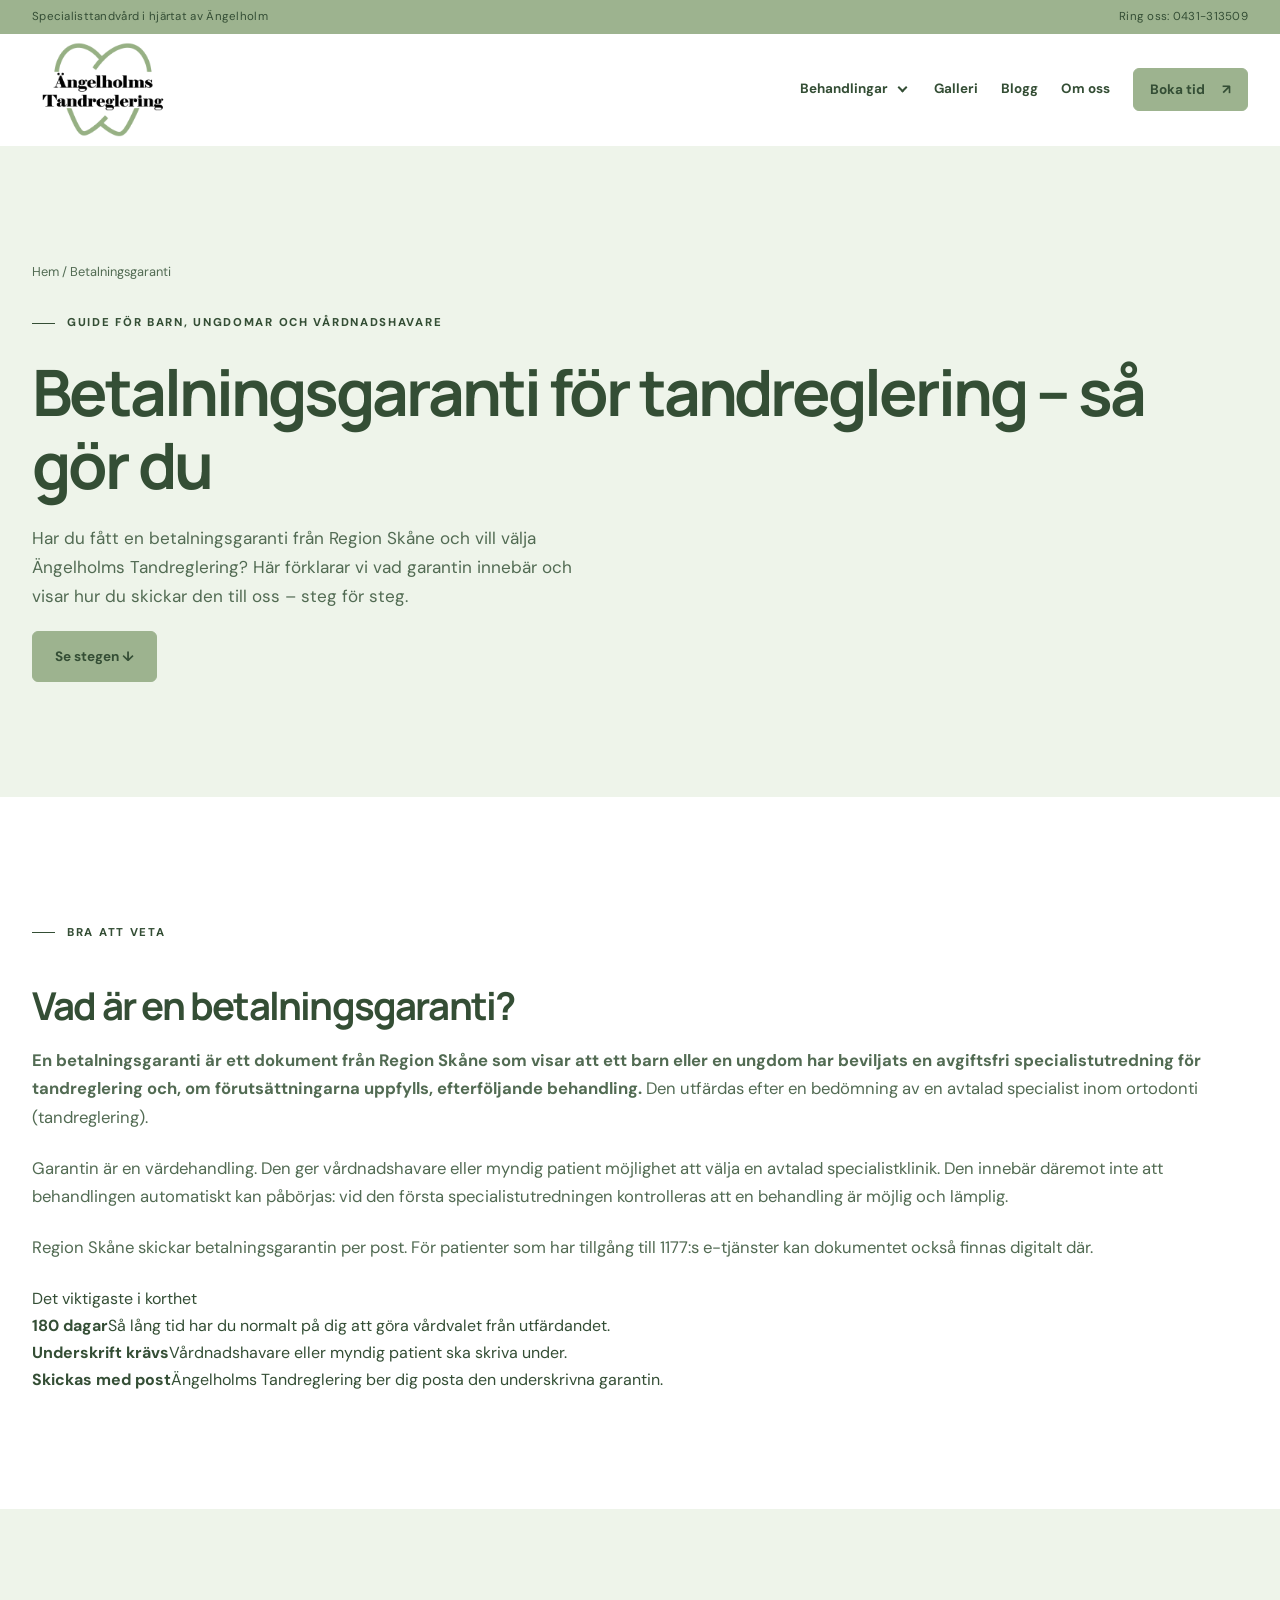
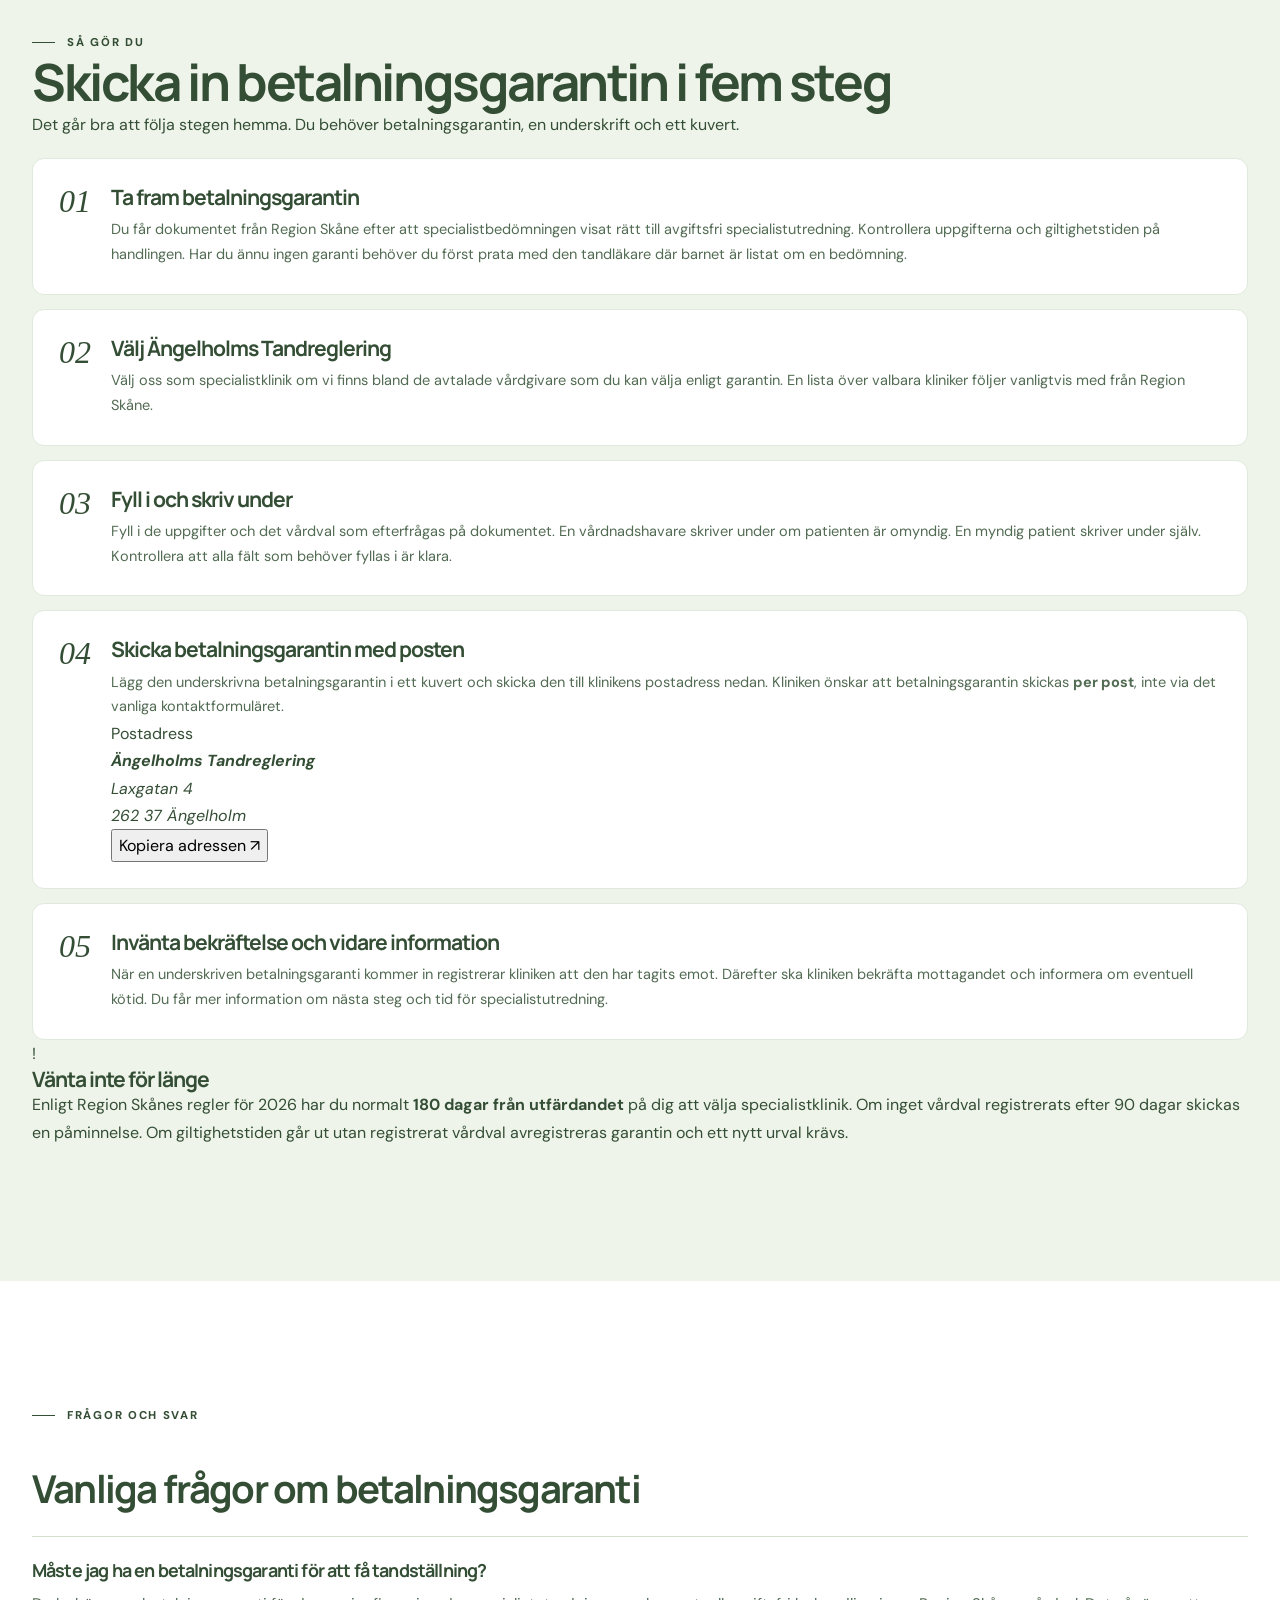
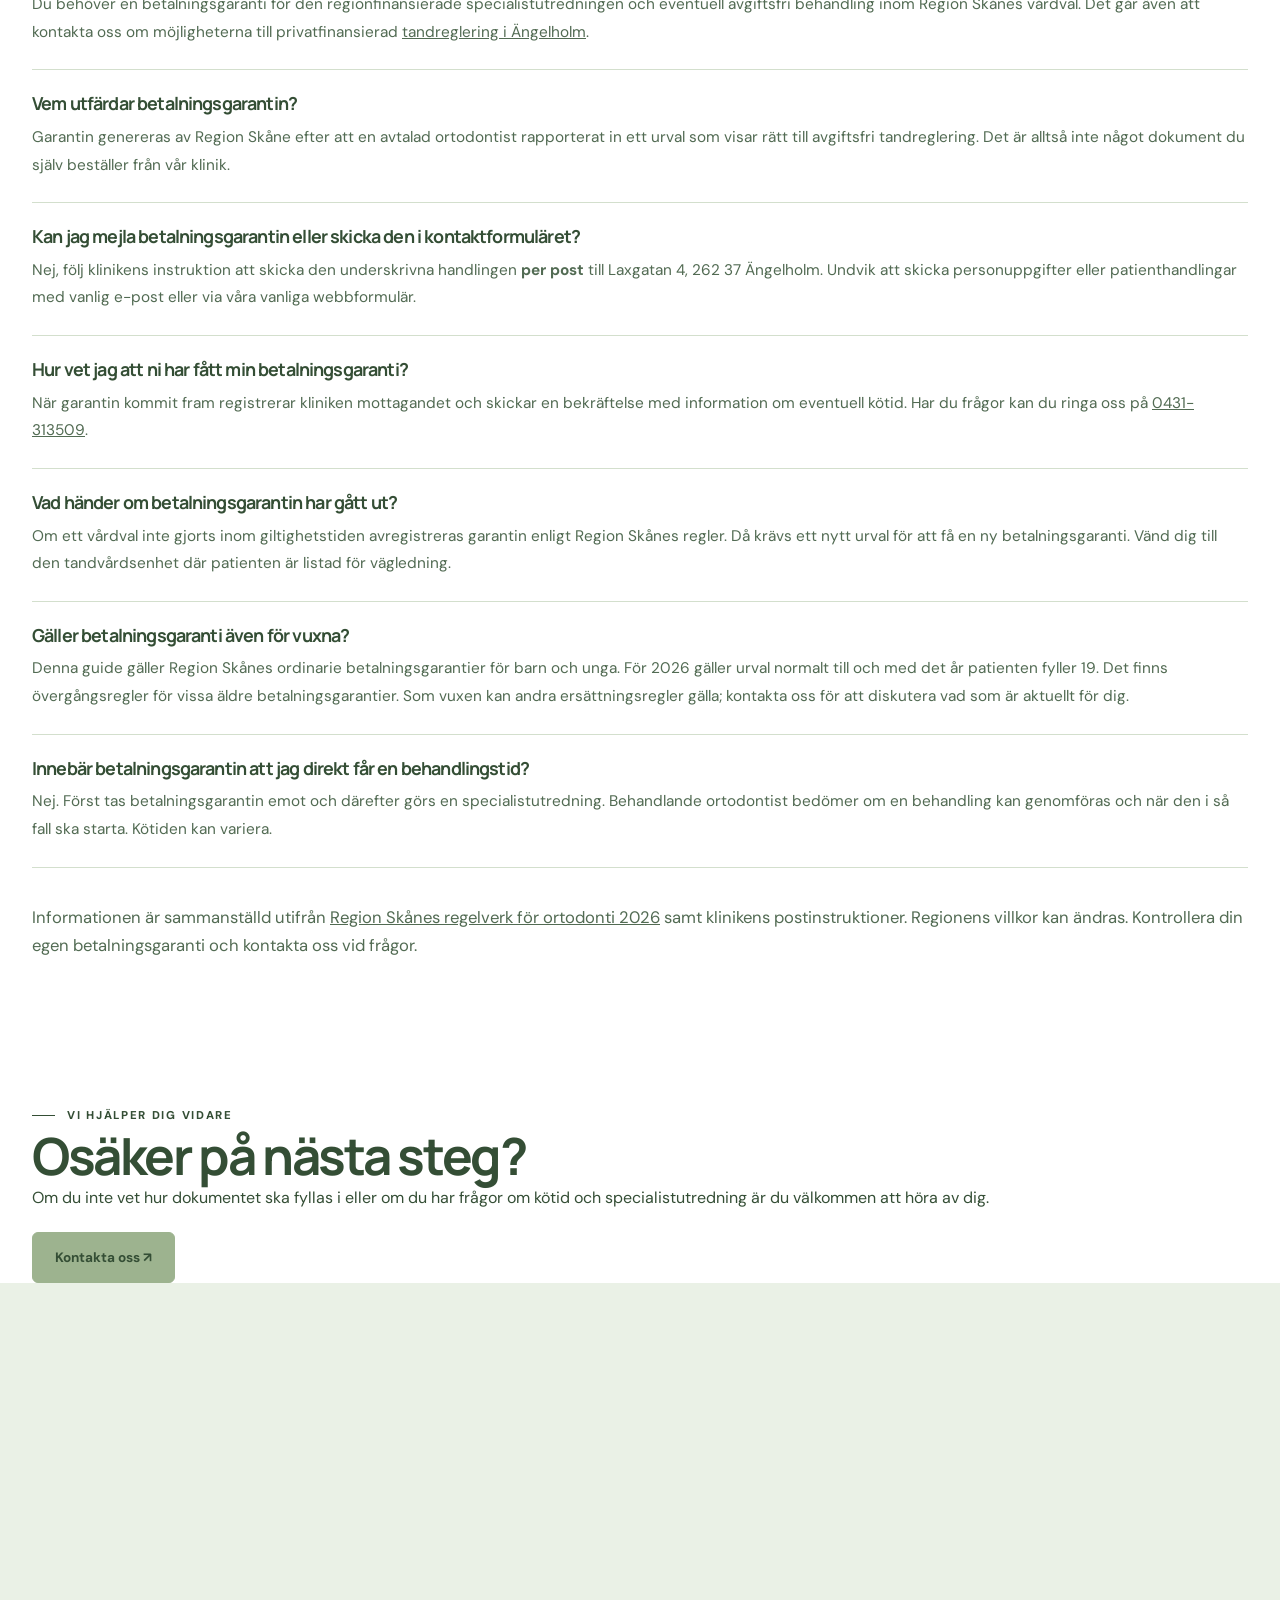
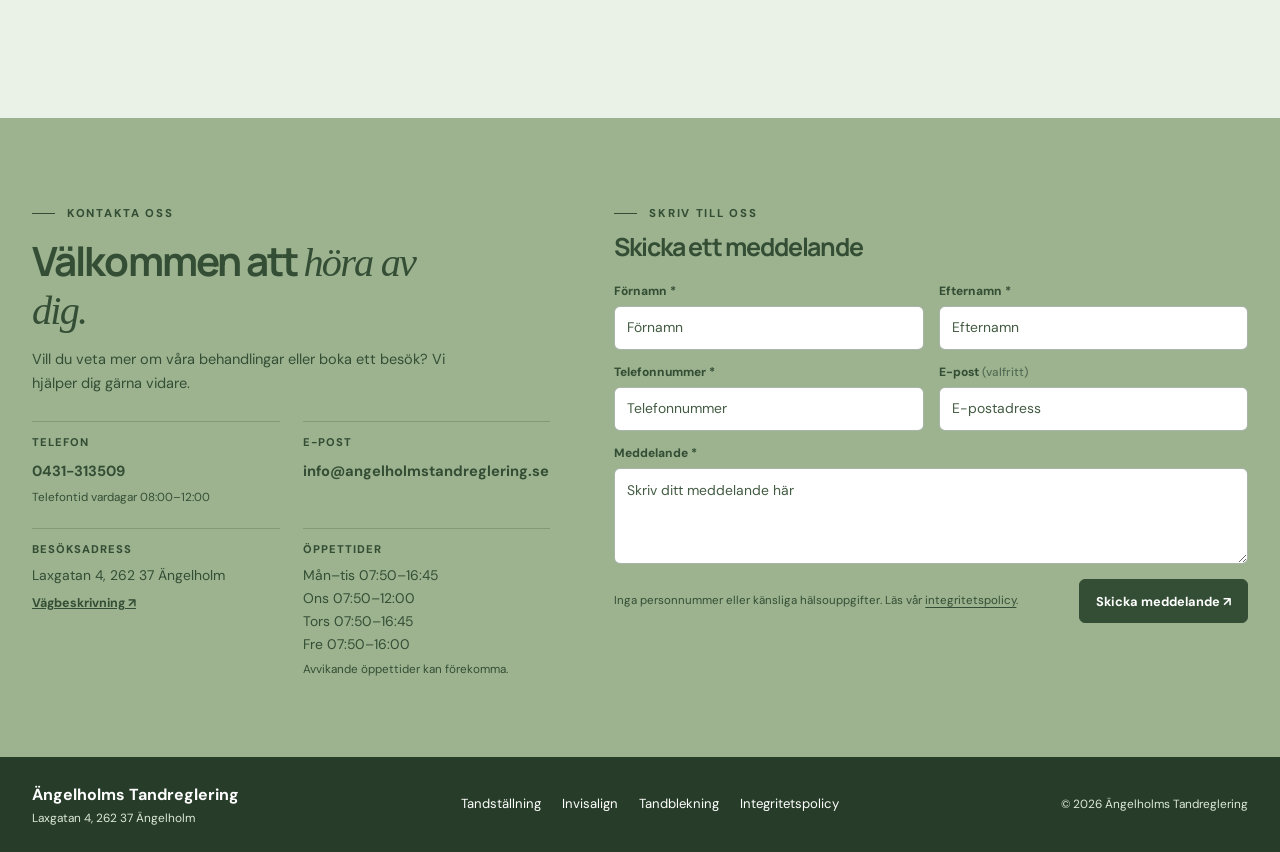
==== betalningsgaranti/index.html @ 0f8db521 "Skapa guide: betalningsgaranti för tandreglering i Ängelholm steg för steg" ====
<!doctype html><html lang="sv"><head><meta charset="utf-8"><meta name="viewport" content="width=device-width,initial-scale=1"><meta name="theme-color" content="#344E35"><meta name="robots" content="noindex,nofollow"><title>Betalningsgaranti tandreglering Ängelholm – Skicka in | Ängelholms Tandreglering</title><meta name="description" content="Så skickar du betalningsgaranti för tandreglering till Ängelholms Tandreglering. Steg för steg, postadress, underskrift, giltighetstid och vanliga frågor."><link rel="icon" href="../bilder/Tand.png" type="image/png"><link rel="stylesheet" href="../css/styles.css"><script src="../js/main.js" defer></script></head><body><a class="skip" href="#main">Hoppa till innehållet</a><div class="top-strip"><div class="container"><span>Specialisttandvård i hjärtat av Ängelholm</span><a href="tel:+46431313509">Ring oss: 0431-313509</a></div></div><header class="header"><div class="container head-inner"><a class="brand" href="../index.html" aria-label="Ängelholms Tandreglering, startsidan"><img class="" src="../bilder/Logga.png" alt="" width='55' height='55'></a><button class="menu-toggle" type="button" aria-label="Öppna menyn" aria-controls="navigation" aria-expanded="false"><span></span><span></span><span></span></button><nav id="navigation" class="nav" aria-label="Huvudmeny"><div class="nav-dropdown"><button class="nav-dropdown-trigger" type="button" aria-expanded="false" aria-controls="treatments-submenu" aria-haspopup="true">Behandlingar <span class="nav-chevron" aria-hidden="true"></span></button><div class="nav-submenu" id="treatments-submenu"><a href="../tandreglering/">Tandställning</a><a href="../invisalign/">Invisalign</a><a href="../tandblekning/">Tandblekning</a></div></div><a  href="../galleri/">Galleri</a><a  href="../blogg/">Blogg</a><a  href="../om-oss/">Om oss</a><a class="button small" href="../boka-tid/">Boka tid <span aria-hidden="true">↗</span></a></nav></div></header><main id="main">
<section class="page-hero guarantee-hero">
  <div class="container guarantee-hero-inner">
    <div class="crumbs"><a href="../index.html">Hem</a> / Betalningsgaranti</div>
    <span class="eyebrow">Guide för barn, ungdomar och vårdnadshavare</span>
    <h1>Betalningsgaranti för tandreglering – så gör du</h1>
    <p>Har du fått en betalningsgaranti från Region Skåne och vill välja Ängelholms Tandreglering? Här förklarar vi vad garantin innebär och visar hur du skickar den till oss – steg för steg.</p>
    <a class="button" href="#sa-skickar-du">Se stegen ↓</a>
  </div>
</section>
<section class="section guarantee-guide" aria-labelledby="guarantee-intro">
  <div class="container">
    <div class="guarantee-intro-grid">
      <div class="prose">
        <span class="eyebrow">Bra att veta</span>
        <h2 id="guarantee-intro">Vad är en betalningsgaranti?</h2>
        <p><strong>En betalningsgaranti är ett dokument från Region Skåne som visar att ett barn eller en ungdom har beviljats en avgiftsfri specialistutredning för tandreglering och, om förutsättningarna uppfylls, efterföljande behandling.</strong> Den utfärdas efter en bedömning av en avtalad specialist inom ortodonti (tandreglering).</p>
        <p>Garantin är en värdehandling. Den ger vårdnadshavare eller myndig patient möjlighet att välja en avtalad specialistklinik. Den innebär däremot inte att behandlingen automatiskt kan påbörjas: vid den första specialistutredningen kontrolleras att en behandling är möjlig och lämplig.</p>
        <p>Region Skåne skickar betalningsgarantin per post. För patienter som har tillgång till 1177:s e-tjänster kan dokumentet också finnas digitalt där.</p>
      </div>
      <aside class="guarantee-keyfacts" aria-label="Viktig information">
        <span class="guarantee-facts-heading">Det viktigaste i korthet</span>
        <div class="guarantee-fact"><strong>180 dagar</strong><span>Så lång tid har du normalt på dig att göra vårdvalet från utfärdandet.</span></div>
        <div class="guarantee-fact"><strong>Underskrift krävs</strong><span>Vårdnadshavare eller myndig patient ska skriva under.</span></div>
        <div class="guarantee-fact"><strong>Skickas med post</strong><span>Ängelholms Tandreglering ber dig posta den underskrivna garantin.</span></div>
      </aside>
    </div>
  </div>
</section>
<section class="section pale guarantee-howto" id="sa-skickar-du" aria-labelledby="guarantee-howto-heading">
  <div class="container guarantee-narrow">
    <span class="eyebrow">Så gör du</span>
    <h2 id="guarantee-howto-heading">Skicka in betalningsgarantin i fem steg</h2>
    <p class="guarantee-section-lead">Det går bra att följa stegen hemma. Du behöver betalningsgarantin, en underskrift och ett kuvert.</p>
    <div class="steps guarantee-steps">
      <div class="step"><span class="step-number">01</span><div><h3>Ta fram betalningsgarantin</h3><p>Du får dokumentet från Region Skåne efter att specialistbedömningen visat rätt till avgiftsfri specialistutredning. Kontrollera uppgifterna och giltighetstiden på handlingen. Har du ännu ingen garanti behöver du först prata med den tandläkare där barnet är listat om en bedömning.</p></div></div>
      <div class="step"><span class="step-number">02</span><div><h3>Välj Ängelholms Tandreglering</h3><p>Välj oss som specialistklinik om vi finns bland de avtalade vårdgivare som du kan välja enligt garantin. En lista över valbara kliniker följer vanligtvis med från Region Skåne.</p></div></div>
      <div class="step"><span class="step-number">03</span><div><h3>Fyll i och skriv under</h3><p>Fyll i de uppgifter och det vårdval som efterfrågas på dokumentet. En vårdnadshavare skriver under om patienten är omyndig. En myndig patient skriver under själv. Kontrollera att alla fält som behöver fyllas i är klara.</p></div></div>
      <div class="step"><span class="step-number">04</span><div><h3>Skicka betalningsgarantin med posten</h3><p>Lägg den underskrivna betalningsgarantin i ett kuvert och skicka den till klinikens postadress nedan. Kliniken önskar att betalningsgarantin skickas <strong>per post</strong>, inte via det vanliga kontaktformuläret.</p>
      <div class="guarantee-address"><span>Postadress</span><address><strong>Ängelholms Tandreglering</strong><br>Laxgatan 4<br>262 37 Ängelholm</address><button class="guarantee-copy-address" type="button" data-copy-guarantee-address aria-label="Kopiera postadressen">Kopiera adressen <span aria-hidden="true">↗</span></button><span class="sr-only" data-copy-status role="status" aria-live="polite"></span></div></div></div>
      <div class="step"><span class="step-number">05</span><div><h3>Invänta bekräftelse och vidare information</h3><p>När en underskriven betalningsgaranti kommer in registrerar kliniken att den har tagits emot. Därefter ska kliniken bekräfta mottagandet och informera om eventuell kötid. Du får mer information om nästa steg och tid för specialistutredning.</p></div></div>
    </div>
    <div class="guarantee-reminder"><span aria-hidden="true">!</span><div><h3>Vänta inte för länge</h3><p>Enligt Region Skånes regler för 2026 har du normalt <strong>180 dagar från utfärdandet</strong> på dig att välja specialistklinik. Om inget vårdval registrerats efter 90 dagar skickas en påminnelse. Om giltighetstiden går ut utan registrerat vårdval avregistreras garantin och ett nytt urval krävs.</p></div></div>
  </div>
</section>
<section class="section guarantee-questions" aria-labelledby="guarantee-faq-heading">
  <div class="container guarantee-narrow prose">
    <span class="eyebrow">Frågor och svar</span>
    <h2 id="guarantee-faq-heading">Vanliga frågor om betalningsgaranti</h2>
    <div class="orthodontics-faq">
      <div><h3>Måste jag ha en betalningsgaranti för att få tandställning?</h3><p>Du behöver en betalningsgaranti för den regionfinansierade specialistutredningen och eventuell avgiftsfri behandling inom Region Skånes vårdval. Det går även att kontakta oss om möjligheterna till privatfinansierad <a href="../tandreglering/">tandreglering i Ängelholm</a>.</p></div>
      <div><h3>Vem utfärdar betalningsgarantin?</h3><p>Garantin genereras av Region Skåne efter att en avtalad ortodontist rapporterat in ett urval som visar rätt till avgiftsfri tandreglering. Det är alltså inte något dokument du själv beställer från vår klinik.</p></div>
      <div><h3>Kan jag mejla betalningsgarantin eller skicka den i kontaktformuläret?</h3><p>Nej, följ klinikens instruktion att skicka den underskrivna handlingen <strong>per post</strong> till Laxgatan 4, 262 37 Ängelholm. Undvik att skicka personuppgifter eller patienthandlingar med vanlig e-post eller via våra vanliga webbformulär.</p></div>
      <div><h3>Hur vet jag att ni har fått min betalningsgaranti?</h3><p>När garantin kommit fram registrerar kliniken mottagandet och skickar en bekräftelse med information om eventuell kötid. Har du frågor kan du ringa oss på <a href="tel:+46431313509">0431-313509</a>.</p></div>
      <div><h3>Vad händer om betalningsgarantin har gått ut?</h3><p>Om ett vårdval inte gjorts inom giltighetstiden avregistreras garantin enligt Region Skånes regler. Då krävs ett nytt urval för att få en ny betalningsgaranti. Vänd dig till den tandvårdsenhet där patienten är listad för vägledning.</p></div>
      <div><h3>Gäller betalningsgaranti även för vuxna?</h3><p>Denna guide gäller Region Skånes ordinarie betalningsgarantier för barn och unga. För 2026 gäller urval normalt till och med det år patienten fyller 19. Det finns övergångsregler för vissa äldre betalningsgarantier. Som vuxen kan andra ersättningsregler gälla; kontakta oss för att diskutera vad som är aktuellt för dig.</p></div>
      <div><h3>Innebär betalningsgarantin att jag direkt får en behandlingstid?</h3><p>Nej. Först tas betalningsgarantin emot och därefter görs en specialistutredning. Behandlande ortodontist bedömer om en behandling kan genomföras och när den i så fall ska starta. Kötiden kan variera.</p></div>
    </div>
    <p class="guarantee-sources">Informationen är sammanställd utifrån <a href="https://vardgivare.skane.se/siteassets/1.-vardriktlinjer/tandvard/regelverk---fillistning/regelverk-ortodonti-2026.pdf" target="_blank" rel="noopener noreferrer">Region Skånes regelverk för ortodonti 2026</a> samt klinikens postinstruktioner. Regionens villkor kan ändras. Kontrollera din egen betalningsgaranti och kontakta oss vid frågor.</p>
  </div>
</section>
<section class="guarantee-last-cta"><div class="container guarantee-last-inner"><div><span class="eyebrow">Vi hjälper dig vidare</span><h2>Osäker på nästa steg?</h2><p>Om du inte vet hur dokumentet ska fyllas i eller om du har frågor om kötid och specialistutredning är du välkommen att höra av dig.</p></div><a class="button" href="../boka-tid/">Kontakta oss ↗</a></div></section>
</main><section class="location-section" aria-label="Hitta till Ängelholms Tandreglering"><iframe class="location-map" title="Karta: Ängelholms Tandreglering, Laxgatan 4 i Ängelholm" src="https://maps.google.com/maps?q=Laxgatan%204%2C%20262%2037%20%C3%84ngelholm&amp;z=16&amp;hl=sv&amp;output=embed" loading="lazy" referrerpolicy="strict-origin-when-cross-origin" allowfullscreen></iframe></section><footer class="footer" id="kontakt">
<div class="footer-main"><div class="container footer-layout">
<div class="footer-about">
  <span class="eyebrow on-dark">Kontakta oss</span>
  <h2>Välkommen att <em>höra av dig.</em></h2>
  <p class="footer-intro">Vill du veta mer om våra behandlingar eller boka ett besök? Vi hjälper dig gärna vidare.</p>
  <div class="footer-facts">
    <div class="footer-fact"><span>Telefon</span><a href="tel:+46431313509">0431-313509</a><small>Telefontid vardagar 08:00–12:00</small></div>
    <div class="footer-fact"><span>E-post</span><a href="mailto:info@angelholmstandreglering.se">info@angelholmstandreglering.se</a></div>
    <div class="footer-fact"><span>Besöksadress</span><p>Laxgatan 4, 262 37 Ängelholm</p><a class="footer-map-link" href="https://www.google.com/maps/search/?api=1&amp;query=Laxgatan+4+%C3%84ngelholm" target="_blank" rel="noopener noreferrer">Vägbeskrivning ↗</a></div>
    <div class="footer-fact"><span>Öppettider</span><p>Mån–tis 07:50–16:45<br>Ons 07:50–12:00<br>Tors 07:50–16:45<br>Fre 07:50–16:00</p><small>Avvikande öppettider kan förekomma.</small></div>
  </div>
</div>
<div class="footer-form-panel">
  <div class="footer-form-header"><span class="eyebrow">Skriv till oss</span><h3>Skicka ett meddelande</h3></div>
  <form class="contact-form" data-contact-form data-endpoint="" method="post">
    <div class="contact-form-grid">
      <div class="contact-field"><label for="contact-first">Förnamn *</label><input id="contact-first" name="firstName" autocomplete="given-name" maxlength="80" required placeholder="Förnamn"></div>
      <div class="contact-field"><label for="contact-last">Efternamn *</label><input id="contact-last" name="lastName" autocomplete="family-name" maxlength="80" required placeholder="Efternamn"></div>
      <div class="contact-field"><label for="contact-phone">Telefonnummer *</label><input id="contact-phone" name="phone" type="tel" autocomplete="tel" maxlength="40" required placeholder="Telefonnummer"></div>
      <div class="contact-field"><label for="contact-email">E-post <span>(valfritt)</span></label><input id="contact-email" name="email" type="email" autocomplete="email" maxlength="254" placeholder="E-postadress"></div>
      <div class="contact-field wide"><label for="contact-message">Meddelande *</label><textarea id="contact-message" name="message" rows="3" maxlength="2500" required placeholder="Skriv ditt meddelande här"></textarea></div>
      <div class="form-honeypot" aria-hidden="true"><label for="contact-website">Webbplats</label><input id="contact-website" type="text" name="website" tabindex="-1" autocomplete="off"></div>
    </div>
    <div class="contact-form-actions"><p>Inga personnummer eller känsliga hälsouppgifter. Läs vår <a href="../integritetspolicy/">integritetspolicy</a>.</p><button class="button" type="submit" disabled>Skicka meddelande ↗</button></div>
    <p class="form-status" data-form-status role="status" aria-live="polite"></p>
  </form>
</div>
</div></div>
<div class="footer-bottom"><div class="container footer-inner"><div class="brand-copy"><strong>Ängelholms Tandreglering</strong><small>Laxgatan 4, 262 37 Ängelholm</small></div><nav aria-label="Länkar i sidfoten"><a href="../tandreglering/">Tandställning</a><a href="../invisalign/">Invisalign</a><a href="../tandblekning/">Tandblekning</a><a href="../integritetspolicy/">Integritetspolicy</a></nav><small>© <span data-year>2026</span> Ängelholms Tandreglering</small></div></div>
</footer></body></html>
---- css/styles.css ----
@import url('https://fonts.googleapis.com/css2?family=DM+Sans:wght@400;500;600;700&family=Manrope:wght@400;500;600;700;800&display=swap');
:root{--ink:#344E35;--deep:#344E35;--sea:#344E35;--mist:#EFF4EC;--cream:#FFFFFF;--paper:#fff;--sand:#F7F9F6;--line:#DFE9DC;--quiet:#526B53;--gold:#9DB38F;--sage:#9DB38F;--radius:18px;--wide:1220px}
*,*::before,*::after{box-sizing:border-box}html{scroll-behavior:smooth;scroll-padding-top:92px}body{margin:0;color:var(--ink);background:var(--cream);font:16px/1.7 'DM Sans',Arial,sans-serif}img{max-width:100%;height:auto;display:block}button,input,textarea{font:inherit}button,a{-webkit-tap-highlight-color:transparent}a{color:inherit}h1,h2,h3,h4{font-family:Manrope,'DM Sans',sans-serif;line-height:1.15;letter-spacing:-.047em;margin:0}h1{font-size:clamp(3.1rem,6.3vw,6.3rem);font-weight:700}h2{font-size:clamp(2.15rem,4vw,4.3rem);font-weight:700}h3{font-size:clamp(1.18rem,1.65vw,1.55rem)}p{margin:0 0 1.25rem}em{font-family:Georgia,serif;font-style:italic;font-weight:400;letter-spacing:-.045em}ul{padding-left:1.2em}.container{width:min(var(--wide),calc(100% - 64px));margin:auto}.sr-only{position:absolute;width:1px;height:1px;clip-path:inset(50%);overflow:hidden;white-space:nowrap}.skip{position:absolute;z-index:100;top:-100px;left:16px;background:white;padding:10px 18px}.skip:focus{top:10px}a:focus-visible,button:focus-visible{outline:3px solid #9DB38F;outline-offset:4px}.top-strip{background:var(--deep);color:#FFFFFF}.top-strip .container{display:flex;justify-content:space-between;padding:7px 0;align-items:center;gap:16px;font-size:.72rem;letter-spacing:.025em}.top-strip a{text-decoration:none}.header{position:sticky;top:0;z-index:50;background:rgba(255,255,255,.96);backdrop-filter:blur(20px);border-bottom:0}.head-inner{min-height:112px;display:flex;align-items:center;justify-content:space-between;gap:28px}.brand{text-decoration:none;display:flex;align-items:center;gap:0;flex-shrink:0}.brand img{width:142px;height:auto;max-height:98px;object-fit:contain}.nav{display:flex;align-items:center;gap:clamp(13px,1.8vw,25px)}.nav a:not(.button){text-decoration:none;font-weight:700;font-size:.84rem;white-space:nowrap;transition:color .2s}.nav a:not(.button):hover,.nav a[aria-current=page]{color:var(--sea)}.button{display:inline-flex;align-items:center;justify-content:center;gap:17px;border-radius:6px;padding:13px 22px;border:1px solid var(--deep);color:white;background:var(--deep);text-decoration:none;font-weight:700;font-size:.85rem;min-height:49px;transition:transform .22s,background .22s,box-shadow .22s;text-align:center;cursor:pointer}.button:hover{transform:translateY(-2px);box-shadow:0 9px 30px #344E3522}.button.light{background:#fff;border-color:#fff;color:var(--deep)}.button.outline{background:transparent;color:var(--deep)}.button.outline:hover{background:var(--deep);color:#fff}.button.small{min-height:43px;padding:9px 16px}.menu-toggle{display:none}.eyebrow{font-size:.71rem;font-weight:800;text-transform:uppercase;letter-spacing:.15em;color:var(--sea);display:inline-flex;align-items:center;gap:12px}.eyebrow::before{content:'';width:23px;height:1px;background:currentColor}.eyebrow.on-dark{color:#FFFFFF}.section{padding:clamp(78px,9vw,135px) 0}.section-heading{display:flex;align-items:end;justify-content:space-between;gap:48px;margin-bottom:45px}.section-heading h2{margin-top:18px;max-width:760px}.section-heading p{max-width:345px;color:var(--quiet);margin:0 0 6px}.muted{color:var(--quiet)}.text-link{text-decoration:none;font-size:.87rem;font-weight:800;border-bottom:1px solid currentColor;padding-bottom:6px}.text-link:hover{color:var(--sea)}.hero{position:relative;min-height:690px;display:flex;align-items:center;overflow:hidden;background:#9DB38F;color:white}.hero-image,.hero-overlay{position:absolute;inset:0;width:100%;height:100%}.hero-image{object-fit:cover;object-position:center}.hero-overlay{background:linear-gradient(90deg,rgba(52,78,53,.93) 0%,rgba(52,78,53,.81) 36%,rgba(52,78,53,.20) 100%)}.hero-inner{position:relative;z-index:1;padding:100px 0 115px}.hero h1{max-width:840px;margin:22px 0 25px}.hero p{font-size:1.07rem;line-height:1.75;max-width:570px;color:#F3F7F0}.hero-actions{display:flex;align-items:center;gap:25px;flex-wrap:wrap;margin-top:32px}.hero .text-link{color:#fff}.hero-side-note{position:absolute;bottom:27px;right:40px;z-index:1;font-size:.68rem;letter-spacing:.19em;font-weight:700}.info-band{background:var(--mist);border-bottom:1px solid #DFE9DC}.info-band-inner{display:grid;grid-template-columns:repeat(3,1fr)}.info-band-item{display:flex;gap:15px;align-items:center;padding:28px 36px 28px 0}.info-band-item+.info-band-item{border-left:1px solid #D7E3D1;padding-left:36px}.info-band-item .mark{font-family:Georgia,serif;color:var(--sea);font-size:1.75rem;line-height:1}.info-band-item b{display:block;font-size:.91rem}.info-band-item span:not(.mark){display:block;color:var(--quiet);font-size:.76rem;line-height:1.5}.card-grid{display:grid;grid-template-columns:repeat(3,minmax(0,1fr));gap:23px}.treatment-card{background:#fff;border:1px solid var(--line);border-radius:var(--radius);overflow:hidden;transition:transform .25s,box-shadow .25s}.treatment-card:hover{transform:translateY(-6px);box-shadow:0 15px 50px #344E3514}.treatment-card>img{width:100%;height:255px;object-fit:cover}.treatment-card .copy{padding:29px}.treatment-card .index{font-size:.7rem;letter-spacing:.13em;font-weight:800;color:var(--sea)}.treatment-card h3{font-size:1.52rem;margin:13px 0}.treatment-card p{font-size:.89rem;color:var(--quiet);min-height:104px}.treatment-card a{font-size:.87rem;font-weight:800;text-decoration:none;border-bottom:1px solid;padding-bottom:5px}.split{display:grid;grid-template-columns:1fr 1fr;align-items:center;gap:clamp(44px,7vw,110px)}.split-image{width:100%;height:570px;object-fit:cover;border-radius:var(--radius)}.pale{background:var(--sand)}.split-copy h2{margin:22px 0 30px}.split-copy p{color:var(--quiet)}.split-copy .button{margin-top:18px}.mini-grid{display:grid;grid-template-columns:1fr 1fr;gap:14px;margin:28px 0}.mini-grid span{font-size:.84rem;font-weight:700;background:#fff;padding:17px;border-radius:8px}.callout{background:var(--deep);color:#fff;border-radius:var(--radius);padding:clamp(32px,5vw,64px);display:grid;grid-template-columns:1.3fr .7fr;align-items:center;gap:40px}.callout h2{font-size:clamp(2rem,3.2vw,3.3rem);margin:14px 0}.callout p{color:#F0F5ED;margin:0}.callout .button{justify-self:end}.team-grid{display:grid;grid-template-columns:repeat(5,minmax(0,1fr));gap:17px}.person img{width:100%;aspect-ratio:4/5;object-fit:cover;border-radius:12px;background:#EFF4EC}.person h3{font-size:1rem;margin:15px 0 6px}.person p{font-size:.77rem;line-height:1.5;color:var(--quiet)}.teaser-grid{display:grid;grid-template-columns:repeat(3,1fr);gap:22px}.teaser{border-top:1px solid #D7E3D1;padding:22px 0}.teaser small{color:var(--sea);font-size:.69rem;letter-spacing:.12em;font-weight:800;text-transform:uppercase}.teaser h3{margin:15px 0;line-height:1.4}.teaser p{color:var(--quiet);font-size:.88rem}.teaser a{text-decoration:none;font-weight:800;font-size:.84rem}.contact-section{background:var(--deep);color:#fff}.contact-grid{display:grid;grid-template-columns:1fr 1fr;gap:clamp(50px,9vw,130px)}.contact-grid h2{margin:20px 0 26px}.contact-grid>div>p{color:#F0F5ED}.contact-list{border-top:1px solid #ffffff35}.contact-list>div{padding:19px 0;border-bottom:1px solid #ffffff35}.contact-list small{display:block;font-size:.7rem;letter-spacing:.12em;color:#E4EFDE;font-weight:800}.contact-list a{text-decoration:none;font-weight:700;overflow-wrap:anywhere}.contact-list a.contact-large{font-size:clamp(1.08rem,2vw,1.45rem)}.contact-list p{margin:7px 0 0}.contact-list .note{font-size:.8rem;color:#E4EFDE}.footer{background:#273D29;color:#FFFFFF;padding:34px 0}.footer-inner{display:flex;align-items:center;justify-content:space-between;gap:35px}.footer-inner .brand-copy strong{display:block;color:#fff}.footer-inner small{display:block;font-size:.74rem;color:#DDE9D7}.footer nav{display:flex;gap:21px;flex-wrap:wrap}.footer nav a{font-size:.82rem;text-decoration:none}.page-hero{background:#e6f0ee;padding:clamp(70px,9vw,120px) 0}.page-hero-inner{display:grid;grid-template-columns:1.1fr .9fr;align-items:center;gap:60px}.page-hero h1{font-size:clamp(3rem,5vw,5.5rem);margin:22px 0}.page-hero p{color:var(--quiet);max-width:580px;font-size:1.07rem}.page-hero img{width:100%;height:410px;border-radius:18px;object-fit:cover}.crumbs{margin-bottom:22px;font-size:.8rem;color:var(--quiet)}.crumbs a{text-decoration:none}.content-layout{display:grid;grid-template-columns:minmax(0,1fr) 280px;gap:90px;align-items:start}.prose{font-size:1.04rem}.prose h2{font-size:clamp(1.85rem,3vw,2.7rem);margin:42px 0 18px}.prose h3{font-size:1.25rem;margin:25px 0 12px}.prose p,.prose li{color:#526B53}.prose p{margin-bottom:23px}.prose ul{margin-bottom:28px}.aside{background:white;border:1px solid var(--line);padding:28px;border-radius:var(--radius);position:sticky;top:110px}.aside h3{font-size:1.2rem;margin-bottom:12px}.aside p{font-size:.89rem;color:var(--quiet)}.aside .button{width:100%}.aside a.tel{display:block;text-align:center;font-weight:800;margin-top:18px;text-decoration:none}.steps{counter-reset:steps;display:grid;gap:14px}.step{background:#fff;border:1px solid var(--line);border-radius:12px;padding:26px;display:flex;gap:20px}.step-number{font:italic 2rem Georgia,serif;color:var(--sea);line-height:1}.step h3{margin:0 0 9px}.step p{margin:0;color:var(--quiet);font-size:.91rem}.gallery-grid{display:grid;grid-template-columns:repeat(3,minmax(0,1fr));gap:19px}.gallery-grid img{width:100%;height:300px;object-fit:cover;border-radius:14px}.gallery-grid .wide{grid-column:span 2}.gallery-grid .wide img{height:300px}.blog-grid{display:grid;grid-template-columns:repeat(3,1fr);gap:20px}.blog-card{display:flex;flex-direction:column;min-height:270px;background:white;border:1px solid var(--line);border-radius:var(--radius);padding:30px}.blog-card small{font-size:.72rem;color:var(--sea);font-weight:800;letter-spacing:.08em}.blog-card h2{font-size:1.4rem;margin:20px 0 14px}.blog-card p{font-size:.89rem;color:var(--quiet);flex:1}.blog-card a{text-decoration:none;font-weight:800;font-size:.87rem}.notice{padding:20px 24px;background:var(--mist);border-left:3px solid var(--sea);font-size:.91rem;margin:28px 0;color:var(--ink)}.policy-note{max-width:800px}.booking-panel{background:#fff;padding:36px;border:1px solid var(--line);border-radius:var(--radius)}.booking-panel h2{font-size:2rem;margin:0 0 15px}.booking-panel p{color:var(--quiet)}.booking-options{display:grid;grid-template-columns:repeat(2,1fr);gap:20px}.booking-option{padding:30px;background:#fff;border:1px solid var(--line);border-radius:12px}.booking-option h3{margin:0 0 12px}.booking-option p{color:var(--quiet)}.booking-option a{font-weight:800}.small-muted{font-size:.8rem;color:var(--quiet)}.link-arrow{white-space:nowrap}.spaced{margin-top:28px}.site-notice{background:#EFF4EC;padding:14px 0;text-align:center;font-size:.78rem;color:var(--quiet)}.site-notice a{font-weight:800}
@media(max-width:1100px){.nav{gap:11px}.nav a:not(.button){font-size:.77rem}.team-grid{grid-template-columns:repeat(3,1fr)}.treatment-card p{min-height:135px}}
@media(max-width:800px){.container{width:min(100% - 36px,650px)}.head-inner{min-height:92px}.brand img{width:115px;height:auto;max-height:82px}.menu-toggle{display:flex;flex-direction:column;gap:5px;justify-content:center;align-items:center;width:44px;height:44px;border:1px solid #D7E3D1;background:transparent;border-radius:7px;cursor:pointer}.menu-toggle span{display:block;width:20px;height:2px;background:var(--deep)}.nav{display:none;position:absolute;top:100%;left:0;right:0;padding:20px 25px 30px;background:var(--cream);border-bottom:1px solid var(--line);box-shadow:0 13px 25px #344E3519;flex-direction:column;align-items:stretch;gap:18px}.nav.open{display:flex}.nav a:not(.button){font-size:1rem}.nav .button{width:100%}.hero{min-height:620px}.hero-overlay{background:linear-gradient(90deg,rgba(52,78,53,.88),rgba(52,78,53,.4))}.hero-inner{padding:100px 0}.hero h1{font-size:clamp(2.9rem,10vw,4.8rem)}.hero-side-note{display:none}.info-band-inner{grid-template-columns:1fr}.info-band-item,.info-band-item+.info-band-item{border-left:0;border-top:1px solid #D7E3D1;padding:18px 0}.section-heading{display:block}.section-heading p{margin-top:18px}.card-grid,.split,.contact-grid,.page-hero-inner,.content-layout{grid-template-columns:1fr}.treatment-card p{min-height:0}.split-image{height:410px}.page-hero img{height:300px}.page-hero-inner{gap:35px}.aside{position:static}.callout{grid-template-columns:1fr}.callout .button{justify-self:start}.teaser-grid,.blog-grid{grid-template-columns:1fr}.footer-inner{align-items:flex-start;flex-direction:column}.gallery-grid{grid-template-columns:repeat(2,1fr)}.gallery-grid img{height:220px}.gallery-grid .wide img{height:220px}}
@media(max-width:520px){.top-strip .container span{display:none}.top-strip .container{justify-content:center}.hero-inner{padding:86px 0 100px}.hero p{font-size:1rem}.hero-actions{align-items:flex-start;flex-direction:column}.section{padding:75px 0}.split-image{height:325px}.team-grid{grid-template-columns:repeat(2,minmax(0,1fr));gap:15px}.person h3{font-size:.94rem}.gallery-grid{gap:10px}.gallery-grid img,.gallery-grid .wide img{height:170px}.contact-list a.contact-large{font-size:1rem}.booking-options{grid-template-columns:1fr}.booking-panel{padding:23px}}
@media(prefers-reduced-motion:reduce){html{scroll-behavior:auto}*,*::before,*::after{transition:none!important}}


/* Visuell balans: vitt och diskret grönt med #9DB38F som huvudaccent. */
.top-strip{background:var(--sage);color:var(--deep)}
.top-strip a{color:var(--deep)}
.button{background:var(--sage);border-color:var(--sage);color:var(--deep)}
.button:hover{background:#89A47B;border-color:#89A47B}
.button.light{background:#fff;border-color:#fff;color:var(--deep)}
.button.light:hover{background:var(--sage);border-color:var(--sage);color:var(--deep)}
.button.outline{background:transparent;border-color:var(--deep)}
.button.outline:hover{background:var(--sage);border-color:var(--sage);color:var(--deep)}
.header{background:rgba(255,255,255,.98);border-bottom:0}
.hero{background:var(--sage);color:#fff}
.hero-overlay{background:linear-gradient(90deg,rgba(22,35,25,.77) 0%,rgba(27,40,30,.52) 42%,rgba(27,40,30,.04) 100%)}
.hero .eyebrow.on-dark{color:#eef5e9}
.hero p{color:#fff}
.hero .text-link{color:#fff}
.hero-side-note{color:#fff}
.info-band{background:#EEF4EA;border-bottom-color:#D9E5D4}
.info-band-item .mark{color:var(--deep)}
.pale{background:#EEF4EA}
.treatment-card{border-color:#DAE5D5}
.treatment-card:hover{border-color:var(--sage)}
.treatment-card .index{color:var(--deep)}
.team-grid .person img{background:#E9F0E6}
.teaser{border-top-color:var(--sage)}
.contact-section{background:var(--sage);color:var(--deep)}
.contact-grid>div>p,.contact-list small,.contact-list .note{color:var(--deep)}
.contact-list,.contact-list>div{border-color:rgba(52,78,53,.24)}
.contact-section .eyebrow.on-dark{color:var(--deep)}
.contact-section .button.light{color:var(--deep)}
.contact-section .button.light:hover{background:var(--deep);border-color:var(--deep);color:white}
.page-hero{background:#EEF4EA}
.notice{background:#EEF4EA;border-left-color:var(--sage)}
.booking-option{background:#EEF4EA}
.blog-card:hover,.step:hover{border-color:var(--sage)}

/* Dropdown för behandlingar: knappen saknar egen undersida. */
.nav-dropdown{position:relative;display:flex;align-items:center}
.nav-dropdown-trigger{display:flex;align-items:center;gap:9px;border:0;background:transparent;color:var(--deep);padding:10px 3px;cursor:pointer;font-size:.84rem;font-weight:700;line-height:1.5;white-space:nowrap}
.nav-dropdown-trigger:hover,.nav-dropdown-trigger[aria-expanded="true"]{color:var(--deep)}
.nav-chevron{display:block;width:7px;height:7px;border-right:2px solid currentColor;border-bottom:2px solid currentColor;transform:rotate(45deg);transition:transform .2s;margin:-4px 2px 0}
.nav-dropdown-trigger[aria-expanded="true"] .nav-chevron{transform:rotate(225deg);margin:4px 2px 0}
.nav-submenu{display:none;position:absolute;top:100%;left:-18px;min-width:205px;padding:12px;background:white;border:1px solid #D7E3D1;border-top:3px solid var(--sage);border-radius:0 0 10px 10px;box-shadow:0 18px 40px rgba(34,52,35,.16);z-index:90;flex-direction:column;gap:2px}
.nav-submenu a{display:block;text-decoration:none;font-weight:600;font-size:.87rem;padding:10px 12px;border-radius:5px;white-space:nowrap}
.nav-submenu a:hover,.nav-submenu a[aria-current="page"]{background:#EEF4EA;text-decoration:none!important}
.nav-dropdown.is-open .nav-submenu{display:flex}
@media(min-width:801px){
  .nav-dropdown:hover .nav-submenu,.nav-dropdown:focus-within .nav-submenu{display:flex}
}
@media(min-width:801px) and (max-width:1100px){
  .nav-dropdown-trigger{font-size:.77rem}
}
@media(max-width:800px){
  .nav-dropdown{display:block;width:100%}
  .nav-dropdown-trigger{font-size:1rem;width:100%;padding:2px 0;justify-content:space-between;text-align:left;min-height:36px}
  .nav-submenu{position:static;top:auto;left:auto;width:100%;box-shadow:none;margin:10px 0 0;border:0;border-left:3px solid var(--sage);border-radius:0;background:#F2F7EF;padding:6px 10px;min-width:0}
  .nav-dropdown.is-open .nav-submenu{display:flex}
  .nav-submenu a{padding:11px 12px;font-size:.98rem}
  .hero-overlay{background:linear-gradient(90deg,rgba(22,35,25,.76),rgba(22,35,25,.34))}
}
@media(prefers-reduced-motion:reduce){.nav-chevron{transition:none}}

/* Kontakta oss i sidfoten samt bred kartsektion. */
.location-section{padding:76px 0 0;background:#fff}
.location-head{display:flex;align-items:end;justify-content:space-between;gap:32px;margin-bottom:27px}
.location-head h2{font-size:clamp(2rem,3.5vw,3.3rem);margin-top:14px}
.location-head p{margin:0;color:var(--quiet)}
.location-head a{font-weight:800;text-underline-offset:4px}
.location-map{width:100%;height:clamp(320px,37vw,480px);display:block;border:0;background:#EAF1E6}
.footer-contact{background:#F4F8F1;color:var(--deep);padding:clamp(60px,7vw,100px) 0}
.footer-contact-header{display:flex;align-items:end;justify-content:space-between;gap:34px;margin-bottom:32px}
.footer-contact-header h2{font-size:clamp(2rem,3.8vw,3.6rem);margin-top:14px}
.footer-contact-header p{max-width:380px;color:var(--quiet);margin:0}
.contact-form{max-width:1000px}
.contact-form-grid{display:grid;grid-template-columns:repeat(2,minmax(0,1fr));gap:22px 26px}
.contact-field{display:flex;flex-direction:column;gap:7px}
.contact-field.wide{grid-column:1 / -1}
.contact-field label{font-size:.83rem;font-weight:800;color:var(--deep)}
.contact-field label span{font-size:.73rem;font-weight:500;color:var(--quiet)}
.contact-field input,.contact-field textarea{width:100%;min-height:52px;padding:13px 16px;border:1px solid #C8D6C3;border-radius:6px;background:#fff;color:var(--deep);transition:border-color .2s,box-shadow .2s}
.contact-field textarea{min-height:145px;resize:vertical}
.contact-field input:focus,.contact-field textarea:focus{outline:2px solid var(--sage);outline-offset:1px;border-color:var(--deep)}
.contact-field input::placeholder,.contact-field textarea::placeholder{color:#7B8A75}
.contact-form-actions{display:flex;align-items:center;justify-content:space-between;gap:25px;margin-top:23px}
.contact-form-actions p{max-width:650px;margin:0;color:var(--quiet);font-size:.79rem}
.contact-form-actions a{text-underline-offset:3px}
.contact-form button:disabled{opacity:.62;cursor:not-allowed;box-shadow:none;transform:none}
.form-status{font-size:.78rem;color:var(--deep);margin:16px 0 0}
.form-status.error{color:#9c2929}
.form-status.success{color:#235b29}
.contact-form .form-honeypot{position:absolute;left:-9999px;height:1px;width:1px;overflow:hidden}
@media(max-width:800px){
  .location-head,.footer-contact-header{display:block}
  .location-head p,.footer-contact-header p{margin-top:15px}
  .location-section{padding-top:58px}
  .location-map{height:350px}
}
@media(max-width:520px){
  .contact-form-grid{grid-template-columns:1fr;gap:18px}
  .contact-field.wide{grid-column:auto}
  .contact-form-actions{align-items:stretch;flex-direction:column;gap:18px}
  .contact-form-actions .button{width:100%}
}


/* Senaste nytt – viktiga uppdateringar nära toppen av startsidan. */
.clinic-news{background:#fff;padding:58px 0 22px}
.clinic-news-inner{display:grid;grid-template-columns:minmax(230px,.65fr) minmax(0,1.35fr);align-items:start;gap:clamp(25px,5vw,75px);padding:32px 38px;border-radius:16px;border:1px solid #D5E1CF;border-left:6px solid var(--sage);background:#F5F8F2}
.clinic-news-heading h2{font-size:clamp(1.6rem,2.2vw,2.5rem);margin:12px 0 0;line-height:1.24}
.clinic-news-feed{min-width:0}
.clinic-news-empty{margin:12px 0 0;color:var(--quiet);font-size:.96rem}
.clinic-news-item{padding:0 0 19px}
.clinic-news-item+.clinic-news-item{padding:20px 0 15px;border-top:1px solid #D0DDCB}
.clinic-news-meta{display:flex;align-items:center;gap:12px;flex-wrap:wrap;font-size:.73rem;color:var(--quiet);font-weight:700;margin-bottom:8px}
.clinic-news-important{display:inline-flex;background:var(--sage);color:var(--deep);font-size:.68rem;padding:3px 9px;border-radius:4px;font-weight:800;text-transform:uppercase;letter-spacing:.05em}
.clinic-news-item h3{font-size:1.06rem;line-height:1.4;margin:0 0 7px}
.clinic-news-item p{font-size:.91rem;color:var(--quiet);margin:0;white-space:pre-line}

/* Karta utan text, direkt före footern. */
.location-section{padding:0;background:#EAF1E6}
.location-map{height:clamp(300px,34vw,440px);width:100%;display:block;border:0}

/* Tvådelad, kompakt footer: kontaktinformation och formulär i samma sektion. */
.footer{background:#344E35;color:#fff;padding:0}
.footer-main{background:#9DB38F;padding:clamp(42px,6vw,78px) 0;color:var(--deep)}
.footer-layout{display:grid;grid-template-columns:minmax(0,.9fr) minmax(0,1.1fr);gap:clamp(30px,5vw,70px);align-items:start}
.footer-about .eyebrow.on-dark{color:var(--deep)}
.footer-about h2{font-size:clamp(2rem,3.15vw,3.4rem);max-width:440px;margin:15px 0 13px}
.footer-intro{color:var(--deep);max-width:430px;font-size:.91rem;margin:0 0 24px}
.footer-facts{display:grid;grid-template-columns:repeat(2,minmax(0,1fr));gap:20px 23px}
.footer-fact{min-width:0;border-top:1px solid rgba(52,78,53,.25);padding-top:11px}
.footer-fact>span{display:block;font-size:.7rem;text-transform:uppercase;letter-spacing:.09em;font-weight:800;margin-bottom:5px}
.footer-fact>a:not(.footer-map-link){font-size:.92rem;font-weight:700;text-decoration:none;overflow-wrap:anywhere}
.footer-fact p{font-size:.87rem;line-height:1.65;margin:0}
.footer-fact small{display:block;font-size:.73rem;color:var(--deep);margin-top:4px}
.footer-map-link{display:inline-block;margin-top:6px;font-size:.78rem;font-weight:700}
.footer-form-panel{background:#fff;color:var(--deep);padding:clamp(22px,3vw,34px);border-radius:16px;box-shadow:0 15px 36px rgba(41,66,42,.11)}
.footer-form-header{margin-bottom:20px}
.footer-form-header h3{font-size:clamp(1.35rem,1.95vw,1.75rem);margin:9px 0 0}
.footer-form-panel .contact-form{max-width:none}
.footer-form-panel .contact-form-grid{gap:12px 15px}
.footer-form-panel .contact-field{gap:5px}
.footer-form-panel .contact-field label{font-size:.75rem}
.footer-form-panel .contact-field label span{font-size:.73rem}
.footer-form-panel .contact-field input{min-height:43px;padding:9px 12px;font-size:.87rem}
.footer-form-panel .contact-field textarea{min-height:96px;padding:11px 12px;font-size:.87rem;line-height:1.55}
.footer-form-panel .contact-form-actions{display:grid;grid-template-columns:minmax(0,1fr) auto;gap:14px;margin-top:15px;align-items:center}
.footer-form-panel .contact-form-actions p{font-size:.72rem;line-height:1.45;color:var(--quiet)}
.footer-form-panel .contact-form-actions .button{min-height:44px;white-space:nowrap;padding:10px 16px;font-size:.8rem}
.footer-form-panel .form-status{margin:12px 0 0;font-size:.71rem;line-height:1.5;color:#536754}
.footer-bottom{background:#273D29;color:#fff;padding:24px 0}
.footer-bottom .footer-inner{gap:18px}
.footer-bottom a{color:#fff}
@media(max-width:980px){
 .footer-layout{grid-template-columns:minmax(0,.8fr) minmax(0,1.2fr);gap:28px}
 .footer-facts{grid-template-columns:1fr;gap:12px}
 .footer-form-panel .contact-form-actions{grid-template-columns:1fr}
 .footer-form-panel .contact-form-actions .button{justify-self:start}
}
@media(max-width:800px){
 .clinic-news-inner{grid-template-columns:1fr;gap:12px;padding:26px}
 .clinic-news{padding:45px 0 10px}
 .clinic-news-empty{margin:0}
 .footer-layout{grid-template-columns:1fr;gap:28px}
 .footer-facts{grid-template-columns:repeat(2,minmax(0,1fr));gap:18px}
 .footer-main{padding:52px 0}
 .location-section{padding:0}
 .location-map{height:330px}
}
@media(max-width:520px){
 .clinic-news-inner{padding:22px}
 .footer-facts{grid-template-columns:1fr 1fr;gap:14px}
 .footer-form-panel{padding:23px 18px}
 .footer-form-panel .contact-form-grid{grid-template-columns:repeat(2,minmax(0,1fr));gap:12px}
 .footer-form-panel .contact-field.wide{grid-column:1/-1}
 .footer-form-panel .contact-form-actions{display:flex;flex-direction:column;align-items:stretch;gap:12px}
 .footer-form-panel .contact-form-actions .button{width:100%}
 .footer-fact>a:not(.footer-map-link){font-size:.83rem}
}


/* Visa hela gruppfotot på startsidan och ge det en bredare kolumn. */
.split-wide{grid-template-columns:minmax(0,1.45fr) minmax(0,1fr);gap:clamp(28px,4.5vw,65px)}
.split-wide .split-image--uncropped{display:block;width:100%;height:auto;max-height:none;object-fit:contain;object-position:center;border-radius:var(--radius)}
@media(max-width:800px){.split-wide{grid-template-columns:minmax(0,1fr);gap:30px}.split-wide .split-image--uncropped{height:auto;max-height:none}}

/* Samma ljusgröna bakgrund bakom hela kontaktområdet, ingen vit formulärpanel. */
.footer-form-panel{background:transparent;color:var(--deep);box-shadow:none;border:none;border-radius:0;padding:0}
.footer-form-panel .contact-field input,.footer-form-panel .contact-field textarea{background:#FFFFFF;border-color:rgba(52,78,53,.42);color:var(--deep)}
.footer-form-panel .contact-field input::placeholder,.footer-form-panel .contact-field textarea::placeholder{color:#435b42}
.footer-form-panel .contact-field input:focus,.footer-form-panel .contact-field textarea:focus{background:#FFFFFF}
.footer-form-panel .contact-form-actions p,.footer-form-panel .form-status{color:var(--deep)}
@media(max-width:520px){.footer-form-panel{padding:0}}


/* Lekfull tandillustration i Senaste nytt – utan att störa informationen. */
.clinic-news-content{min-width:0;display:flex;align-items:center;justify-content:space-between;gap:clamp(18px,3vw,36px)}
.clinic-news-content .clinic-news-feed{flex:1;min-width:0}
.clinic-news-tooth{position:relative;flex:0 0 142px;width:142px;height:142px;display:flex;align-items:center;justify-content:center;border:1px solid rgba(52,78,53,.12);border-radius:50%;background:radial-gradient(circle at 40% 30%,#FFFFFF 0%,#E2EDDC 72%,#D7E5D0 100%);box-shadow:inset 0 1px 0 #fff,0 12px 25px rgba(52,78,53,.07);transform:rotate(-7deg);pointer-events:none}
.clinic-news-tooth img{display:block;width:102px;height:102px;max-width:72%;max-height:72%;object-fit:contain;filter:drop-shadow(0 6px 5px rgba(52,78,53,.10))}

.clinic-news-sparkle{position:absolute;font-family:Georgia,serif;font-weight:700;color:#344E35;line-height:1}
.sparkle-one{font-size:25px;top:-12px;right:11px}
.sparkle-two{font-size:22px;bottom:5px;left:-12px}
.sparkle-three{font-size:17px;right:-10px;bottom:40px;color:#7D9A6F}
@media(max-width:800px){.clinic-news-content{gap:20px}.clinic-news-tooth{flex-basis:108px;width:108px;height:108px}.clinic-news-tooth img{width:80px;height:80px}}
@media(max-width:450px){.clinic-news-content{gap:14px}.clinic-news-tooth{flex-basis:83px;width:83px;height:83px}.clinic-news-tooth img{width:62px;height:62px}.sparkle-one{font-size:18px;top:-6px;right:1px}.sparkle-two{font-size:18px;bottom:1px;left:-8px}.sparkle-three{display:none}}


/* Tydlig kontrast på knappen även innan formuläret aktiveras. */
.footer-form-panel .contact-form-actions .button{background:#344E35;border:1px solid #344E35;color:#FFFFFF;opacity:1;box-shadow:none}
.footer-form-panel .contact-form-actions .button:hover{background:#263C28;border-color:#263C28;color:#FFFFFF}
.footer-form-panel .contact-form-actions .button:disabled{background:#344E35;border-color:#344E35;color:#FFFFFF;opacity:1;cursor:not-allowed;box-shadow:none;transform:none}


/* Tandställning i Ängelholm: lättläst, fördjupande innehåll för patienter. */
.orthodontics-hero-cta{margin-top:14px}
.orthodontics-copy{min-width:0}
.orthodontics-copy section{scroll-margin-top:110px}
.orthodontics-copy .orthodontics-summary h2{margin-top:16px}
.orthodontics-copy .orthodontics-summary>p:first-of-type{font-size:1.08rem;line-height:1.9}
.orthodontics-copy>section>h2{padding-top:10px;margin-bottom:22px}
.orthodontics-copy h3{letter-spacing:-.02em}
.orthodontics-copy strong{color:var(--deep)}
.orthodontics-copy li{padding-left:4px;margin:0 0 10px}
.orthodontics-copy li::marker{color:var(--sea)}
.orthodontics-copy a:not(.button){text-underline-offset:3px;text-decoration-color:#9DB38F}
.orthodontics-copy a:not(.button):hover{color:#344E35;text-decoration-thickness:2px}
.orthodontics-toc{padding:23px 26px;border:1px solid #DDE6D8;border-left:4px solid var(--sage);border-radius:12px;background:#F4F8F1;margin:35px 0 42px}
.orthodontics-toc strong{font-size:.93rem;display:block;margin-bottom:13px}
.orthodontics-toc>div{display:grid;grid-template-columns:1fr 1fr;gap:9px 20px}
.orthodontics-toc a{font-size:.84rem;color:var(--deep);text-decoration:none}
.orthodontics-toc a:hover{text-decoration:underline}
.orthodontics-types{display:grid;grid-template-columns:1fr 1fr;gap:17px;margin:27px 0}
.orthodontics-type{padding:26px;background:#F2F7EF;border:1px solid #DDE7D8;border-radius:13px}
.orthodontics-type-label{display:block;font-size:.69rem;letter-spacing:.13em;text-transform:uppercase;font-weight:800;color:var(--deep)}
.orthodontics-type h3{font-size:1.25rem;margin:14px 0 12px}
.orthodontics-type p{font-size:.92rem;line-height:1.75;margin-bottom:0}
.orthodontics-steps{margin:23px 0 30px}
.orthodontics-steps .step{border:1px solid #DAE5D5}
.orthodontics-steps .step h3{margin-top:0}
.orthodontics-info-list{display:grid;gap:0;margin:25px 0 32px;border-top:1px solid #D5E2CE}
.orthodontics-info-list>div{padding:20px 0;border-bottom:1px solid #D5E2CE}
.orthodontics-info-list h3{margin:0 0 8px}
.orthodontics-info-list p{margin:0;font-size:.95rem}
.orthodontics-tip{background:#EAF2E6;border-radius:12px;border-left:4px solid var(--sage);padding:22px 25px;margin:30px 0}
.orthodontics-tip>strong{display:block;margin-bottom:7px}
.orthodontics-tip p{margin:0;font-size:.95rem}
.orthodontics-external{font-size:.87rem}
.orthodontics-faq{margin:25px 0 35px;border-top:1px solid #D3DFCD}
.orthodontics-faq>div{padding:23px 0;border-bottom:1px solid #D3DFCD}
.orthodontics-faq h3{font-size:1.12rem;margin:0 0 10px}
.orthodontics-faq p{margin:0;font-size:.96rem;line-height:1.8}
.orthodontics-final-cta{background:#F0F6EC;border:1px solid #DCE8D5;border-radius:16px;padding:30px;margin-top:40px}
.orthodontics-final-cta h2{font-size:clamp(1.6rem,2.5vw,2.3rem)!important;margin:13px 0 15px!important}
.orthodontics-final-cta p{font-size:.98rem}
.orthodontics-final-cta .button{margin-top:8px}
.orthodontics-aside-note{margin-top:25px;padding-top:20px;border-top:1px solid #D5E2CE;font-size:.82rem}
.orthodontics-aside-note p{margin:7px 0;color:var(--quiet);font-size:.82rem}
@media(max-width:1100px){
  .orthodontics-types{grid-template-columns:1fr}
}
@media(max-width:800px){
  .orthodontics-toc>div{grid-template-columns:1fr 1fr}
  .orthodontics-types{grid-template-columns:1fr 1fr}
}
@media(max-width:520px){
  .orthodontics-toc{padding:20px}
  .orthodontics-toc>div,.orthodontics-types{grid-template-columns:1fr}
  .orthodontics-final-cta{padding:24px}
  .orthodontics-copy .step{gap:12px;padding:20px}
}


/* Enhetliga medarbetarkort på Om oss – bild, yrkesroll och presentation i samma ruta. */
.team-profiles{display:flex;flex-wrap:wrap;justify-content:center;align-items:stretch;gap:24px}
.team-profile{flex:0 1 calc((100% - 48px)/3);min-width:0;display:flex;flex-direction:column;background:#fff;border:1px solid #D3E1CD;border-radius:16px;overflow:hidden;box-shadow:0 9px 24px rgba(34,58,36,.055)}
.team-profile-photo{background:#F1F5EF}
.team-profile-photo img{width:100%;height:auto;aspect-ratio:4/5;object-fit:cover;object-position:center top;display:block}
.team-profile-content{padding:26px 25px 30px;flex:1;display:flex;flex-direction:column;align-items:flex-start}
.team-profile-content h3{font-size:clamp(1.18rem,1.6vw,1.5rem);line-height:1.25;margin:0 0 9px;letter-spacing:-.025em}
.team-profile-role{font-size:.85rem;font-weight:800;color:#344E35;margin:0 0 16px;line-height:1.5}
.team-profile-role::after{content:'';display:block;margin-top:17px;background:#9DB38F;width:45px;height:3px;border-radius:5px}
.team-profile-bio{font-size:.91rem;line-height:1.72;color:#526B53;margin:0}
@media(max-width:1000px){.team-profile{flex-basis:calc((100% - 24px)/2)}}
@media(max-width:620px){.team-profiles{gap:19px}.team-profile{flex-basis:100%;max-width:440px}.team-profile-content{padding:23px 23px 27px}.team-profile-photo img{aspect-ratio:4/4.1}}


/* Eget bokningsformulär – samma behandlingsval som på klinikens Wix-sida. */
.booking-section{padding:clamp(65px,8vw,108px) 0}
.booking-layout{display:grid;grid-template-columns:minmax(0,.8fr) minmax(0,1.2fr);gap:clamp(34px,6vw,84px);align-items:start}
.booking-information h2{font-size:clamp(2rem,3.35vw,3.5rem);margin:16px 0 22px;max-width:550px}
.booking-information>p{color:var(--quiet);max-width:540px;font-size:1.04rem}
.booking-key-info{margin-top:32px;border-top:1px solid #D8E5D2}
.booking-info-item{display:flex;align-items:flex-start;gap:17px;padding:22px 0;border-bottom:1px solid #D8E5D2}
.booking-info-icon{display:grid;place-items:center;flex:0 0 38px;width:38px;height:38px;border-radius:50%;background:#E4EFDF;color:#344E35;font-size:1.25rem}
.booking-info-item h3{font-size:1.08rem;margin:2px 0 8px;letter-spacing:-.015em}
.booking-info-item p{color:var(--quiet);font-size:.91rem;line-height:1.65;margin:0}
.booking-info-item a{font-weight:800;text-underline-offset:3px}
.booking-form-panel{background:#F2F7EF;border:1px solid #D7E5D0;border-radius:18px;padding:clamp(27px,4vw,44px);min-width:0}
.booking-form-panel>h2{font-size:clamp(1.5rem,2.5vw,2.45rem);line-height:1.2;margin:12px 0 15px}
.booking-form-description{color:var(--quiet);font-size:.93rem;margin:0 0 28px}
.booking-request-form{min-width:0}
.booking-fields{display:grid;grid-template-columns:repeat(2,minmax(0,1fr));gap:19px 18px}
.booking-field{display:flex;flex-direction:column;gap:7px;min-width:0}
.booking-field label,.booking-treatment legend{font-weight:800;font-size:.85rem;color:var(--deep)}
.booking-field label>span:not(.booking-optional),.booking-treatment legend>span{color:var(--deep)}
.booking-optional{font-size:.77rem;color:var(--quiet);font-weight:500}
.booking-field input,.booking-field textarea{width:100%;min-height:52px;background:#fff;color:var(--deep);padding:12px 15px;border:1px solid #C8D8C1;border-radius:7px;font:inherit;font-size:.95rem}
.booking-field textarea{resize:vertical;min-height:137px;line-height:1.6}
.booking-field input::placeholder,.booking-field textarea::placeholder{color:#768875}
.booking-field input:focus,.booking-field textarea:focus{outline:3px solid #9DB38F;outline-offset:1px;border-color:#344E35}
.booking-treatment{margin:27px 0;border:0;padding:0;min-width:0}
.booking-treatment legend{margin-bottom:12px}
.booking-treatment-choices{display:grid;grid-template-columns:repeat(3,minmax(0,1fr));gap:10px}
.booking-treatment-choice{display:flex;align-items:center;gap:8px;border:1px solid #C9D9C1;background:#fff;border-radius:8px;padding:13px 12px;min-height:58px;font-size:.85rem;font-weight:700;color:var(--deep);cursor:pointer}
.booking-treatment-choice:hover{border-color:#344E35;background:#F9FBF8}
.booking-treatment-choice:has(input:checked){background:#DEEBD6;border-color:#344E35;box-shadow:inset 0 0 0 1px #344E35}
.booking-treatment-choice:has(input:focus-visible){outline:3px solid #344E35;outline-offset:3px}
.booking-treatment-choice input{appearance:auto;accent-color:#344E35;flex:0 0 auto;width:17px;height:17px;margin:0}
.booking-message{margin-top:8px}
.booking-privacy{font-size:.78rem;color:var(--quiet);line-height:1.6;margin:17px 0 0}
.booking-privacy a{text-underline-offset:3px;font-weight:700}
.booking-form-actions{display:flex;align-items:center;justify-content:space-between;gap:16px;margin-top:20px;flex-wrap:wrap}
.booking-form-actions .booking-submit,.booking-form-actions .booking-submit:disabled{background:#344E35;border-color:#344E35;color:#fff;opacity:1;box-shadow:none}
.booking-form-actions .booking-submit:disabled{cursor:not-allowed}
.booking-live-link{font-size:.82rem;font-weight:800;text-decoration:underline;text-decoration-color:#9DB38F;text-underline-offset:4px}
.booking-request-form .form-status{font-size:.8rem;margin-top:12px}
.booking-request-form .form-honeypot{position:absolute;left:-9999px;height:1px;width:1px;overflow:hidden}
@media(max-width:1000px){
  .booking-layout{grid-template-columns:1fr;gap:42px}
  .booking-information>p{max-width:700px}
  .booking-key-info{display:grid;grid-template-columns:repeat(3,minmax(0,1fr));gap:18px;border:0}
  .booking-info-item{border:1px solid #D8E5D2;border-radius:10px;padding:18px;display:block}
  .booking-info-icon{margin-bottom:13px}
}
@media(max-width:700px){
  .booking-key-info{grid-template-columns:1fr;gap:0;margin-top:22px}
  .booking-info-item{display:flex;border:0;border-bottom:1px solid #D8E5D2;border-radius:0;padding:15px 0}
  .booking-info-icon{margin:0}
}
@media(max-width:600px){
  .booking-fields{grid-template-columns:1fr;gap:15px}
  .booking-treatment-choices{grid-template-columns:1fr}
  .booking-treatment-choice{min-height:49px}
  .booking-form-actions{flex-direction:column;align-items:stretch}
  .booking-form-actions .booking-submit{width:100%}
  .booking-live-link{text-align:center}
}
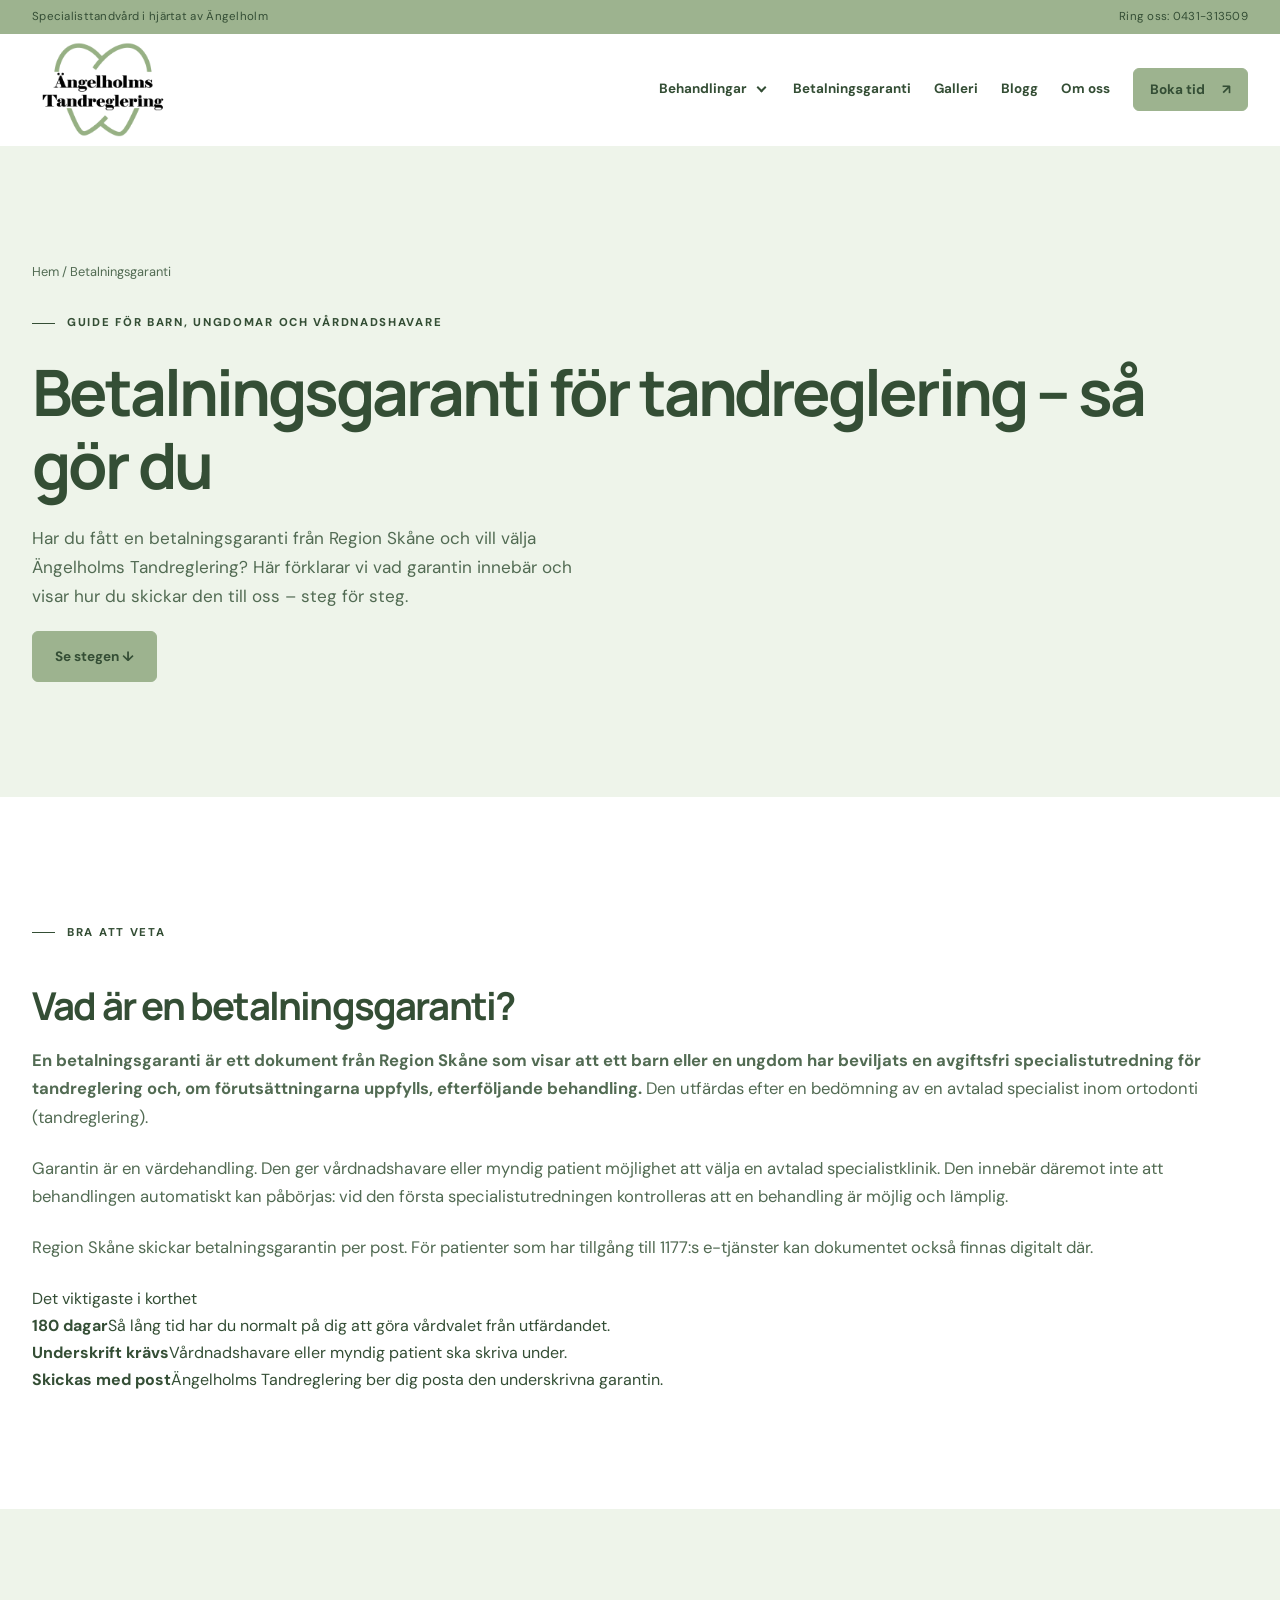
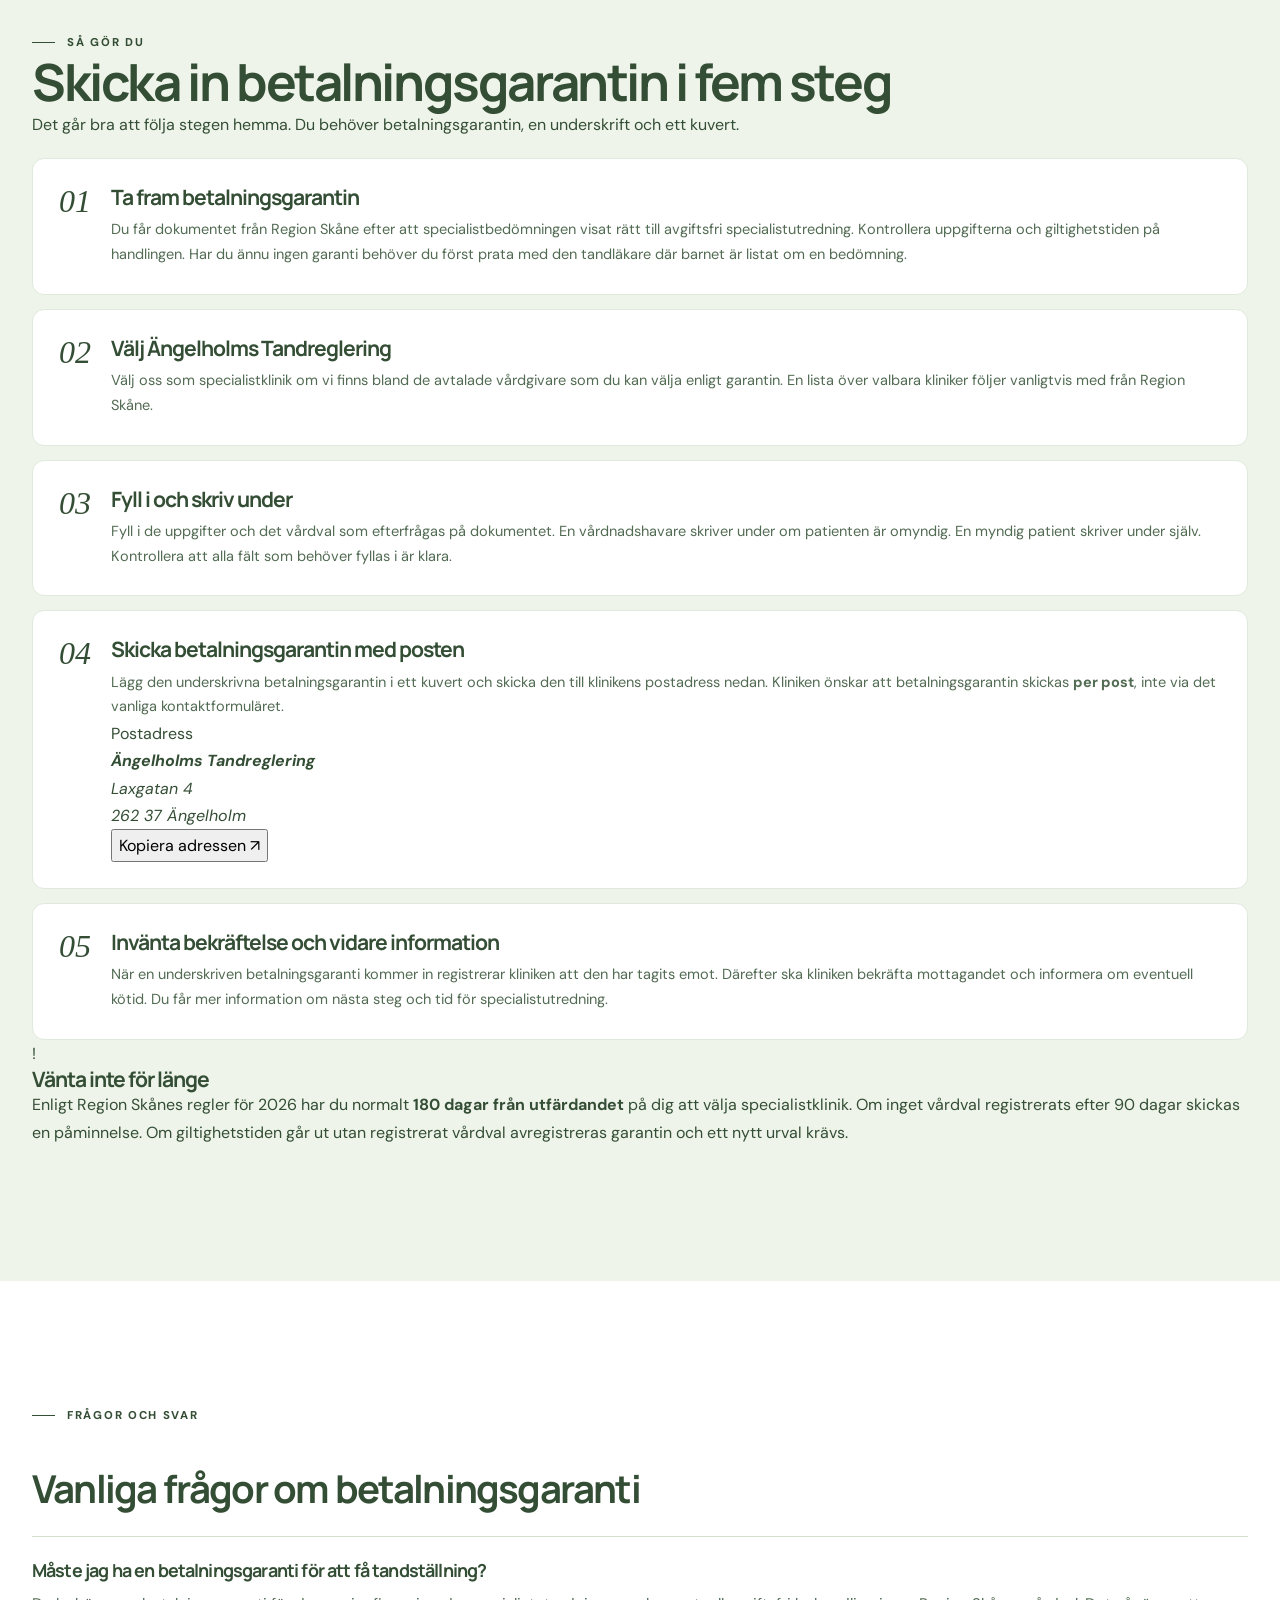
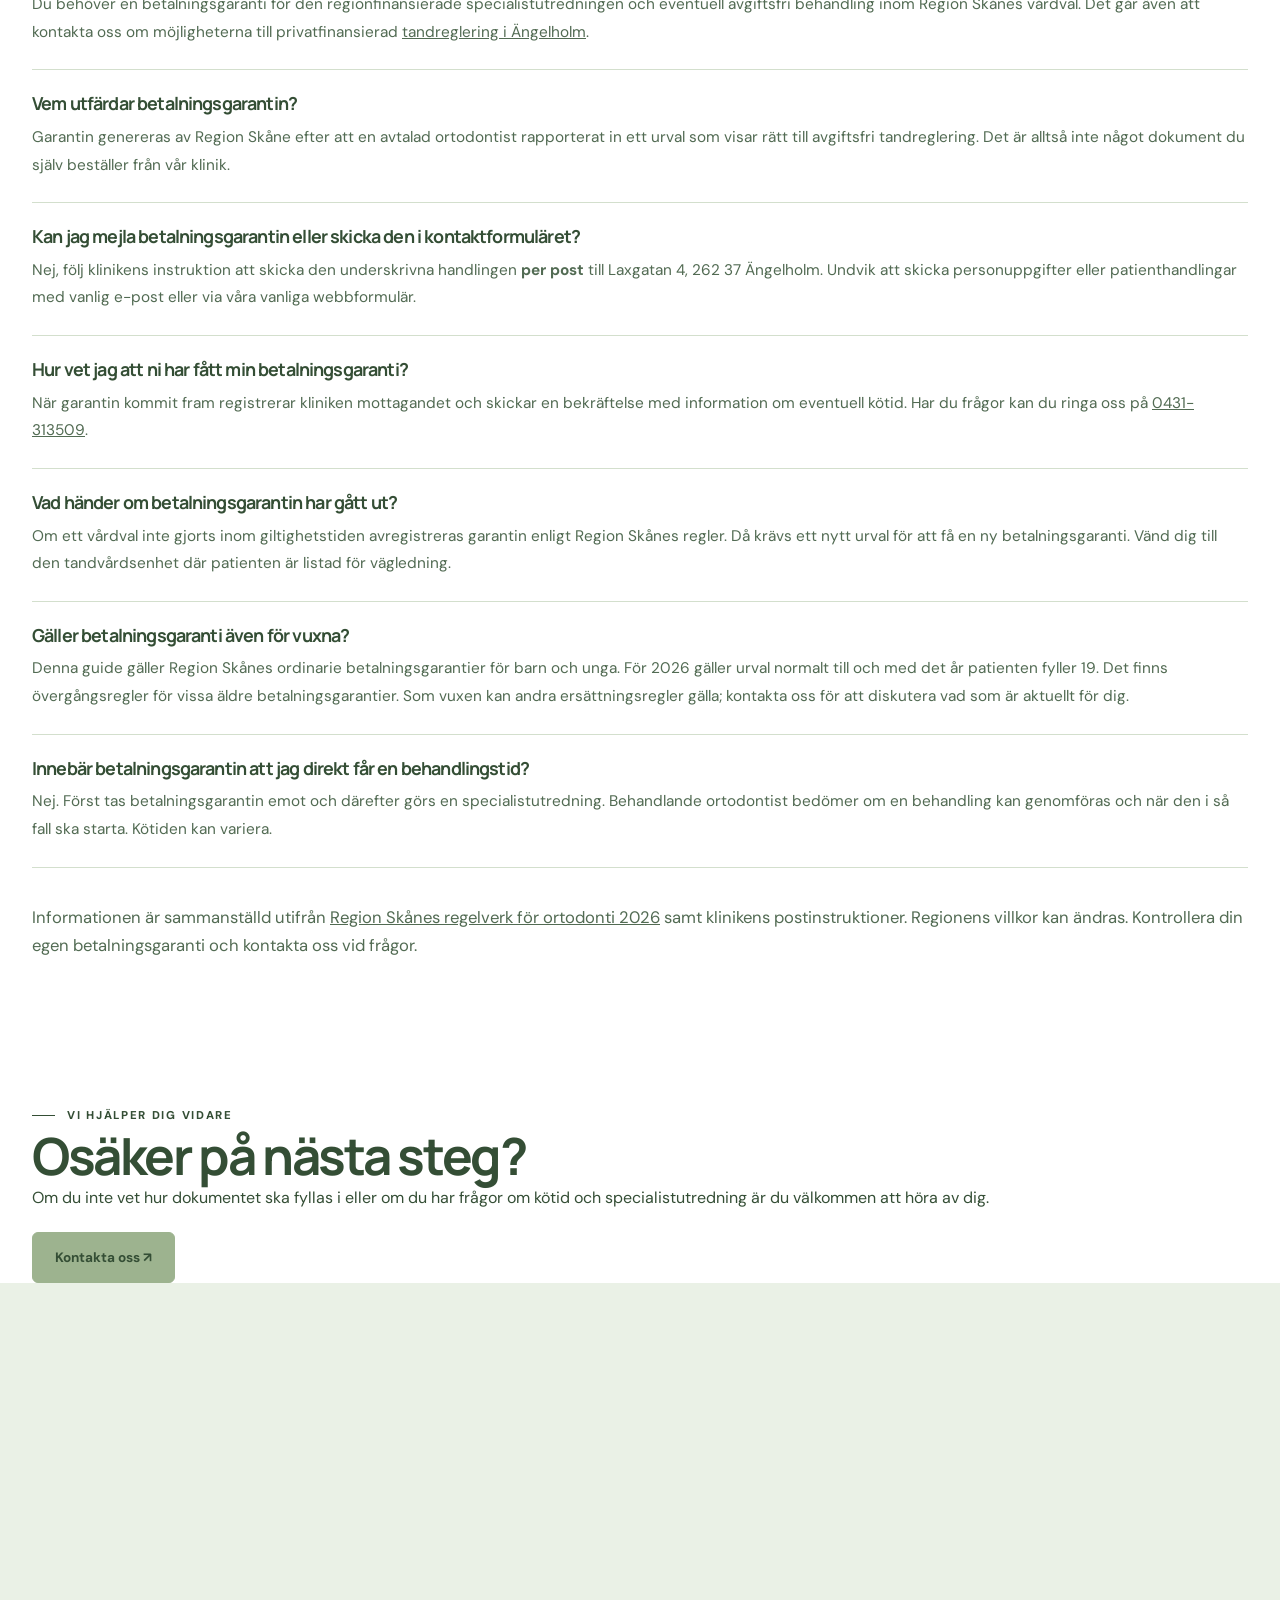
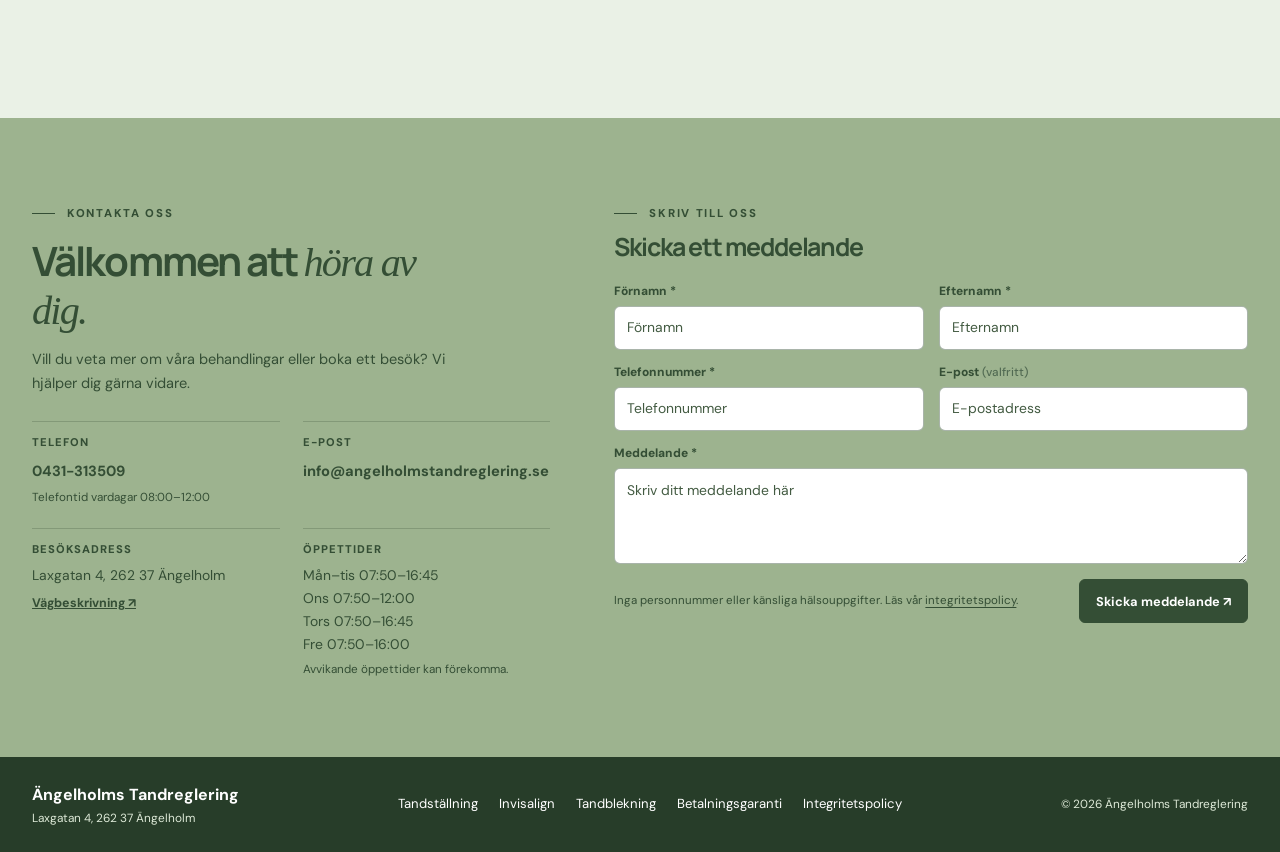
==== commit 44e19348: "Integrera betalningsgaranti i huvudmeny, sidfot och relevanta texter" ====
--- a/betalningsgaranti/index.html
+++ b/betalningsgaranti/index.html
@@ -1,4 +1,4 @@
-<!doctype html><html lang="sv"><head><meta charset="utf-8"><meta name="viewport" content="width=device-width,initial-scale=1"><meta name="theme-color" content="#344E35"><meta name="robots" content="noindex,nofollow"><title>Betalningsgaranti tandreglering Ängelholm – Skicka in | Ängelholms Tandreglering</title><meta name="description" content="Så skickar du betalningsgaranti för tandreglering till Ängelholms Tandreglering. Steg för steg, postadress, underskrift, giltighetstid och vanliga frågor."><link rel="icon" href="../bilder/Tand.png" type="image/png"><link rel="stylesheet" href="../css/styles.css"><script src="../js/main.js" defer></script></head><body><a class="skip" href="#main">Hoppa till innehållet</a><div class="top-strip"><div class="container"><span>Specialisttandvård i hjärtat av Ängelholm</span><a href="tel:+46431313509">Ring oss: 0431-313509</a></div></div><header class="header"><div class="container head-inner"><a class="brand" href="../index.html" aria-label="Ängelholms Tandreglering, startsidan"><img class="" src="../bilder/Logga.png" alt="" width='55' height='55'></a><button class="menu-toggle" type="button" aria-label="Öppna menyn" aria-controls="navigation" aria-expanded="false"><span></span><span></span><span></span></button><nav id="navigation" class="nav" aria-label="Huvudmeny"><div class="nav-dropdown"><button class="nav-dropdown-trigger" type="button" aria-expanded="false" aria-controls="treatments-submenu" aria-haspopup="true">Behandlingar <span class="nav-chevron" aria-hidden="true"></span></button><div class="nav-submenu" id="treatments-submenu"><a href="../tandreglering/">Tandställning</a><a href="../invisalign/">Invisalign</a><a href="../tandblekning/">Tandblekning</a></div></div><a  href="../galleri/">Galleri</a><a  href="../blogg/">Blogg</a><a  href="../om-oss/">Om oss</a><a class="button small" href="../boka-tid/">Boka tid <span aria-hidden="true">↗</span></a></nav></div></header><main id="main">
+<!doctype html><html lang="sv"><head><meta charset="utf-8"><meta name="viewport" content="width=device-width,initial-scale=1"><meta name="theme-color" content="#344E35"><meta name="robots" content="noindex,nofollow"><title>Betalningsgaranti tandreglering Ängelholm – Skicka in | Ängelholms Tandreglering</title><meta name="description" content="Så skickar du betalningsgaranti för tandreglering till Ängelholms Tandreglering. Steg för steg, postadress, underskrift, giltighetstid och vanliga frågor."><link rel="icon" href="../bilder/Tand.png" type="image/png"><link rel="stylesheet" href="../css/styles.css"><script src="../js/main.js" defer></script></head><body><a class="skip" href="#main">Hoppa till innehållet</a><div class="top-strip"><div class="container"><span>Specialisttandvård i hjärtat av Ängelholm</span><a href="tel:+46431313509">Ring oss: 0431-313509</a></div></div><header class="header"><div class="container head-inner"><a class="brand" href="../index.html" aria-label="Ängelholms Tandreglering, startsidan"><img class="" src="../bilder/Logga.png" alt="" width='55' height='55'></a><button class="menu-toggle" type="button" aria-label="Öppna menyn" aria-controls="navigation" aria-expanded="false"><span></span><span></span><span></span></button><nav id="navigation" class="nav" aria-label="Huvudmeny"><div class="nav-dropdown"><button class="nav-dropdown-trigger" type="button" aria-expanded="false" aria-controls="treatments-submenu" aria-haspopup="true">Behandlingar <span class="nav-chevron" aria-hidden="true"></span></button><div class="nav-submenu" id="treatments-submenu"><a href="../tandreglering/">Tandställning</a><a href="../invisalign/">Invisalign</a><a href="../tandblekning/">Tandblekning</a></div></div><a class="nav-guarantee" href="../betalningsgaranti/" aria-current="page">Betalningsgaranti</a><a  href="../galleri/">Galleri</a><a  href="../blogg/">Blogg</a><a  href="../om-oss/">Om oss</a><a class="button small" href="../boka-tid/">Boka tid <span aria-hidden="true">↗</span></a></nav></div></header><main id="main">
 <section class="page-hero guarantee-hero">
   <div class="container guarantee-hero-inner">
     <div class="crumbs"><a href="../index.html">Hem</a> / Betalningsgaranti</div>
@@ -89,5 +89,5 @@
   </form>
 </div>
 </div></div>
-<div class="footer-bottom"><div class="container footer-inner"><div class="brand-copy"><strong>Ängelholms Tandreglering</strong><small>Laxgatan 4, 262 37 Ängelholm</small></div><nav aria-label="Länkar i sidfoten"><a href="../tandreglering/">Tandställning</a><a href="../invisalign/">Invisalign</a><a href="../tandblekning/">Tandblekning</a><a href="../integritetspolicy/">Integritetspolicy</a></nav><small>© <span data-year>2026</span> Ängelholms Tandreglering</small></div></div>
+<div class="footer-bottom"><div class="container footer-inner"><div class="brand-copy"><strong>Ängelholms Tandreglering</strong><small>Laxgatan 4, 262 37 Ängelholm</small></div><nav aria-label="Länkar i sidfoten"><a href="../tandreglering/">Tandställning</a><a href="../invisalign/">Invisalign</a><a href="../tandblekning/">Tandblekning</a><a href="../betalningsgaranti/">Betalningsgaranti</a><a href="../integritetspolicy/">Integritetspolicy</a></nav><small>© <span data-year>2026</span> Ängelholms Tandreglering</small></div></div>
 </footer></body></html>
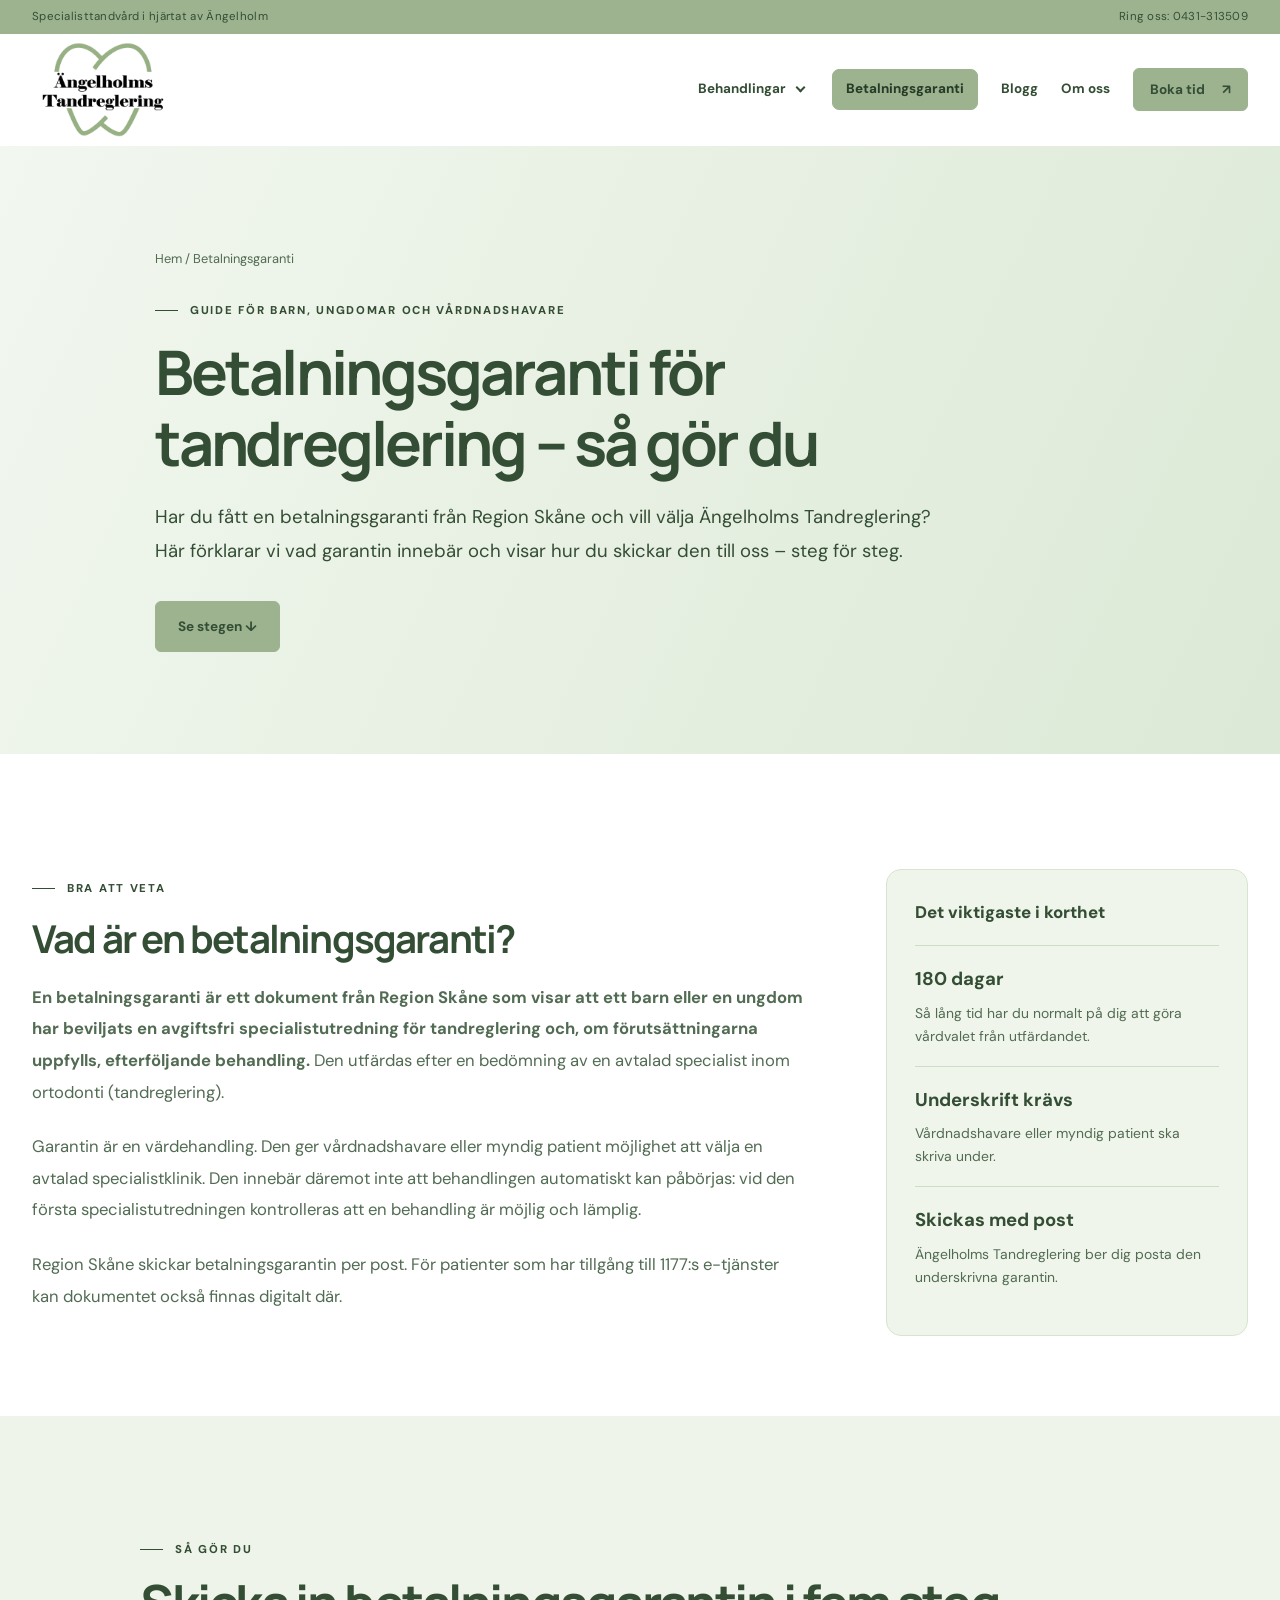
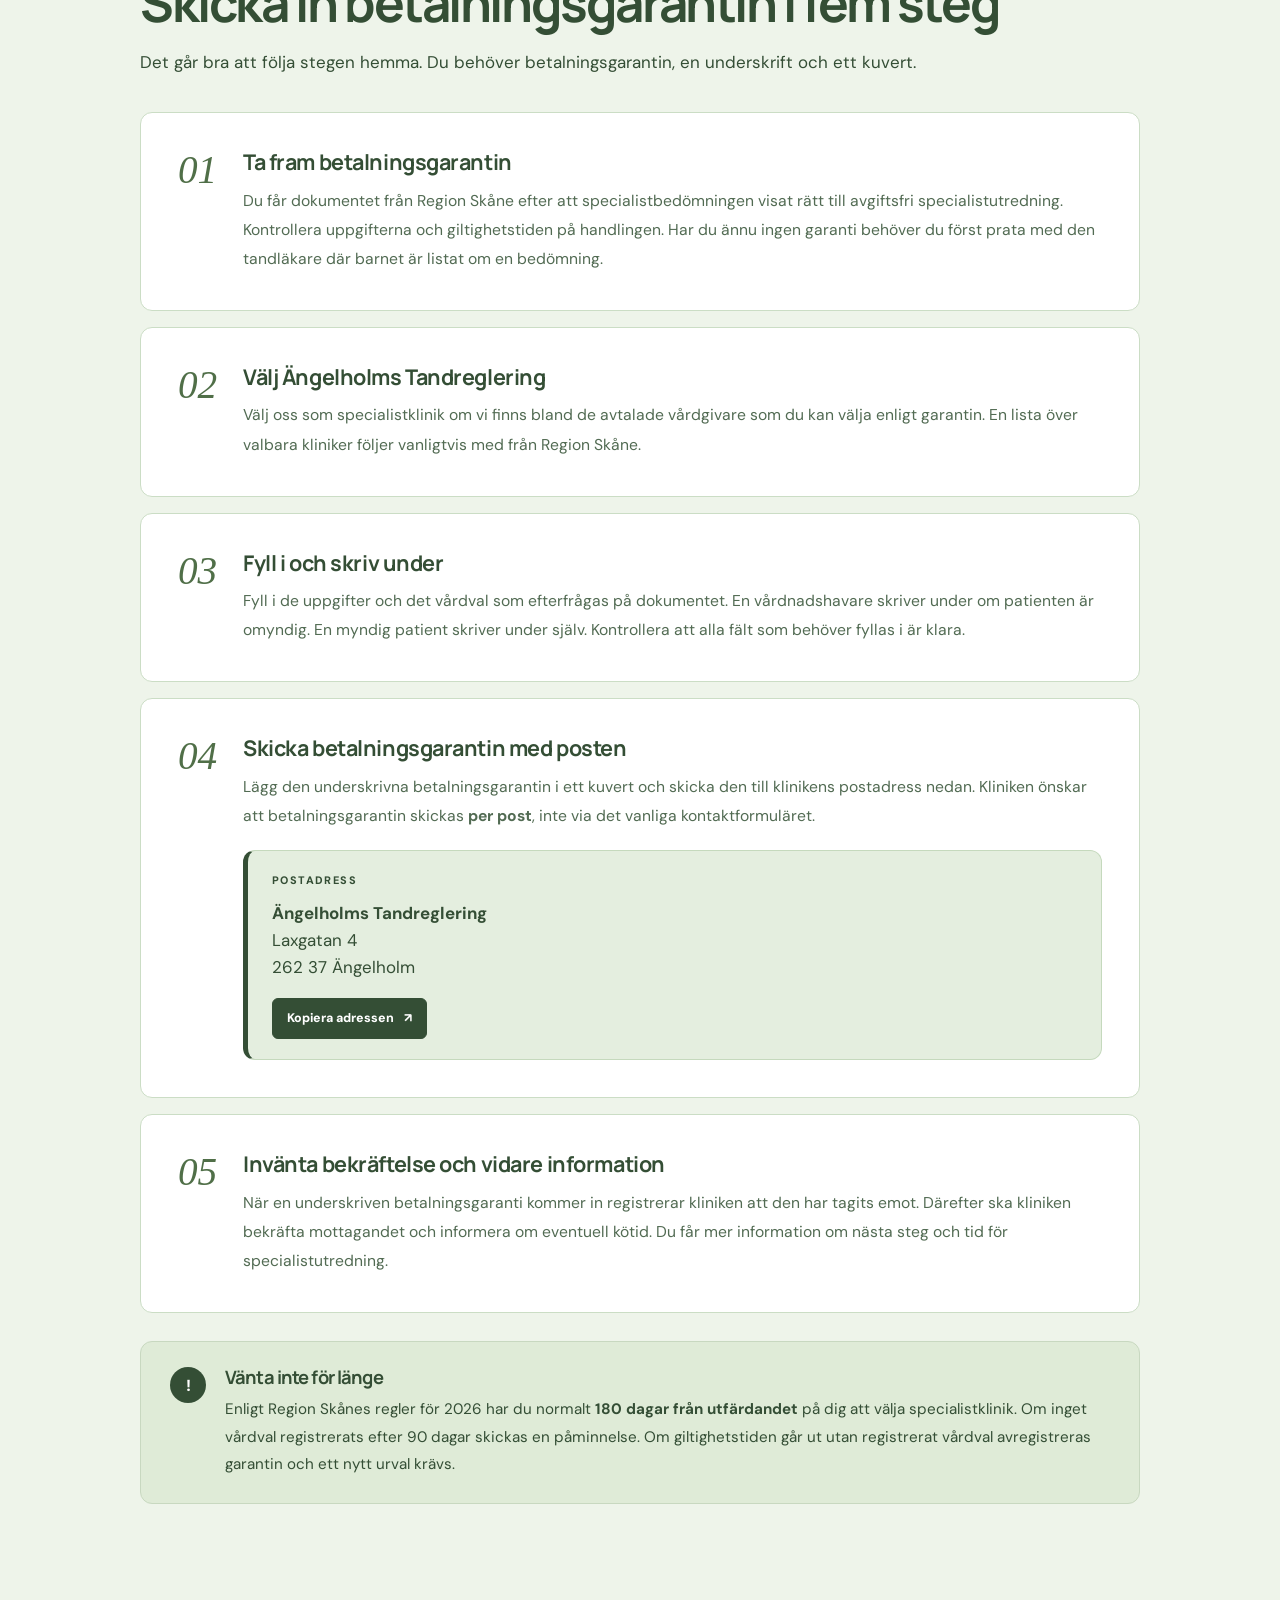
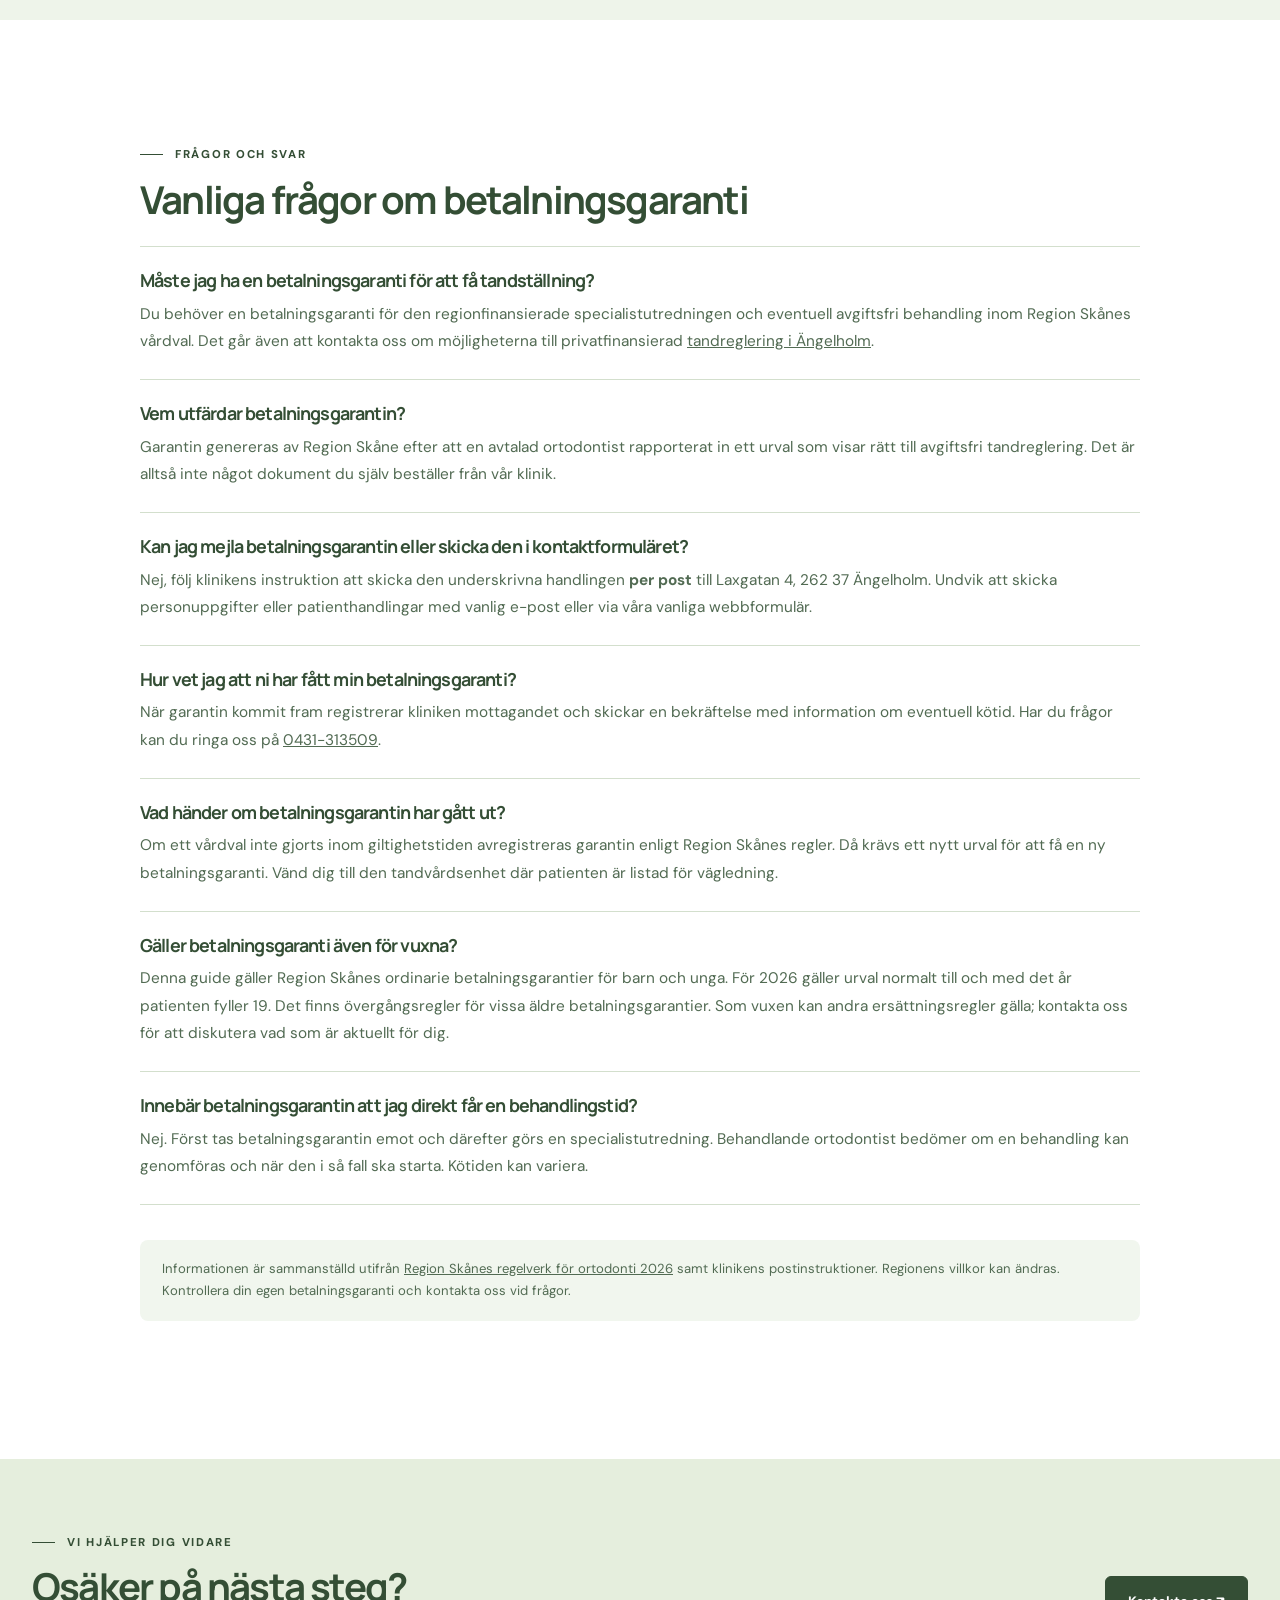
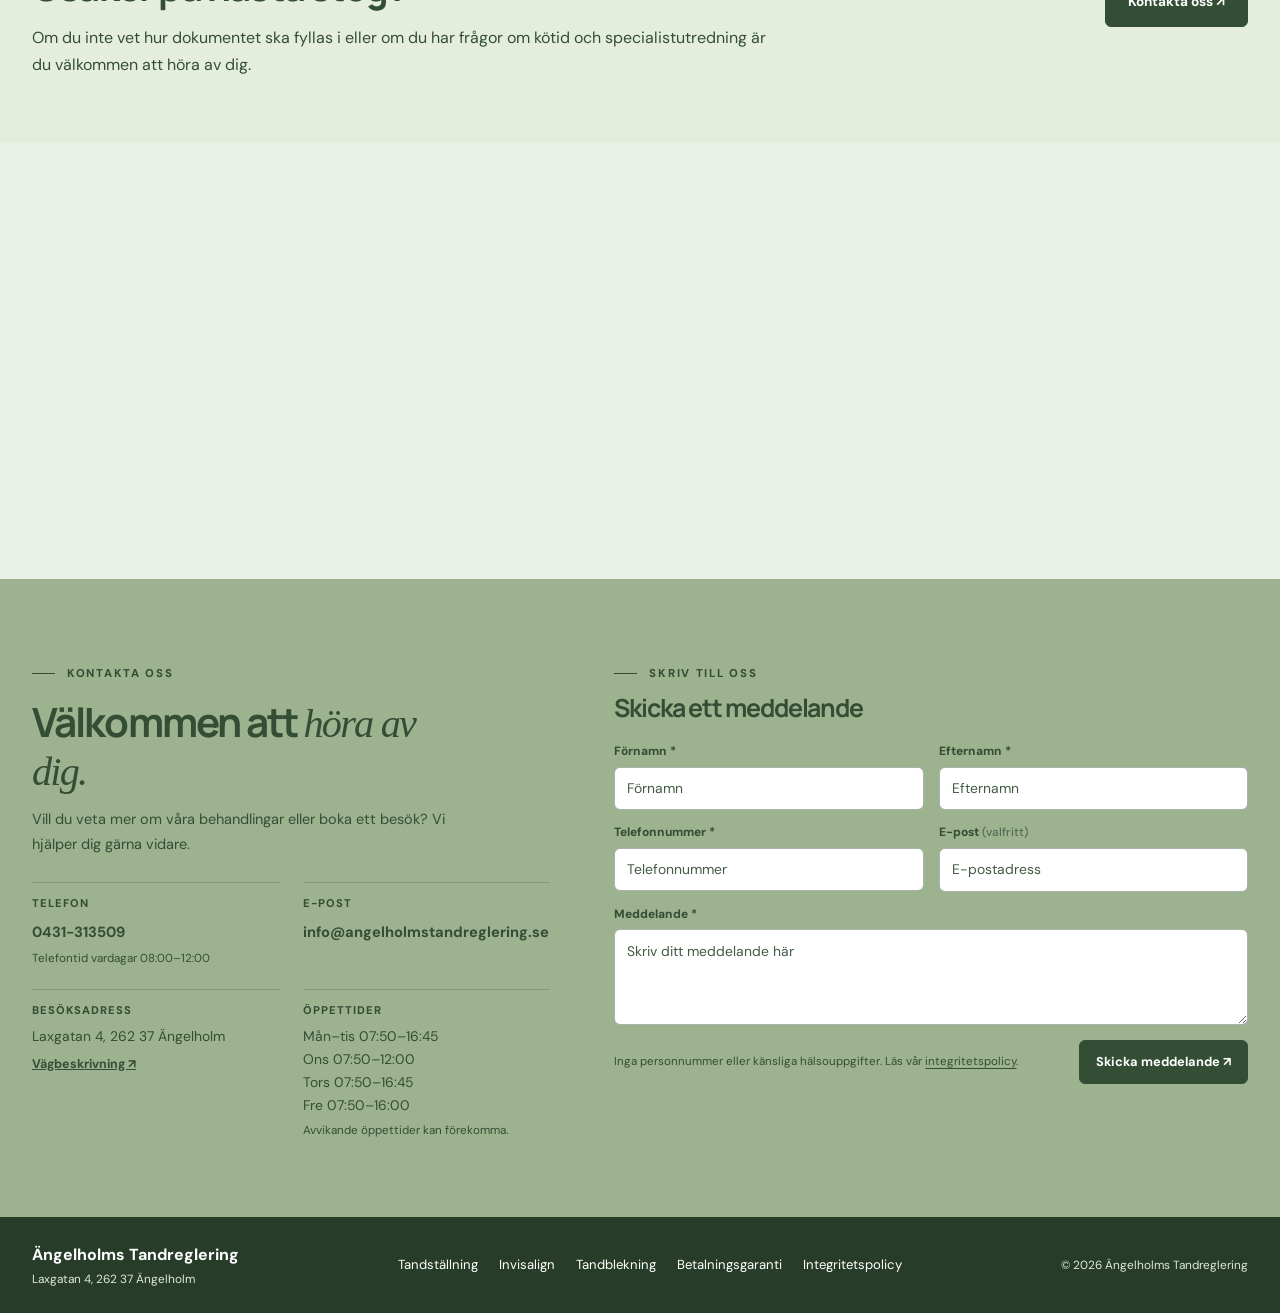
==== commit d58d8c51: "Ta bort Galleriet från navigering och dokumentation" ====
--- a/betalningsgaranti/index.html
+++ b/betalningsgaranti/index.html
@@ -1,4 +1,4 @@
-<!doctype html><html lang="sv"><head><meta charset="utf-8"><meta name="viewport" content="width=device-width,initial-scale=1"><meta name="theme-color" content="#344E35"><meta name="robots" content="noindex,nofollow"><title>Betalningsgaranti tandreglering Ängelholm – Skicka in | Ängelholms Tandreglering</title><meta name="description" content="Så skickar du betalningsgaranti för tandreglering till Ängelholms Tandreglering. Steg för steg, postadress, underskrift, giltighetstid och vanliga frågor."><link rel="icon" href="../bilder/Tand.png" type="image/png"><link rel="stylesheet" href="../css/styles.css"><script src="../js/main.js" defer></script></head><body><a class="skip" href="#main">Hoppa till innehållet</a><div class="top-strip"><div class="container"><span>Specialisttandvård i hjärtat av Ängelholm</span><a href="tel:+46431313509">Ring oss: 0431-313509</a></div></div><header class="header"><div class="container head-inner"><a class="brand" href="../index.html" aria-label="Ängelholms Tandreglering, startsidan"><img class="" src="../bilder/Logga.png" alt="" width='55' height='55'></a><button class="menu-toggle" type="button" aria-label="Öppna menyn" aria-controls="navigation" aria-expanded="false"><span></span><span></span><span></span></button><nav id="navigation" class="nav" aria-label="Huvudmeny"><div class="nav-dropdown"><button class="nav-dropdown-trigger" type="button" aria-expanded="false" aria-controls="treatments-submenu" aria-haspopup="true">Behandlingar <span class="nav-chevron" aria-hidden="true"></span></button><div class="nav-submenu" id="treatments-submenu"><a href="../tandreglering/">Tandställning</a><a href="../invisalign/">Invisalign</a><a href="../tandblekning/">Tandblekning</a></div></div><a class="nav-guarantee" href="../betalningsgaranti/" aria-current="page">Betalningsgaranti</a><a  href="../galleri/">Galleri</a><a  href="../blogg/">Blogg</a><a  href="../om-oss/">Om oss</a><a class="button small" href="../boka-tid/">Boka tid <span aria-hidden="true">↗</span></a></nav></div></header><main id="main">
+<!doctype html><html lang="sv"><head><meta charset="utf-8"><meta name="viewport" content="width=device-width,initial-scale=1"><meta name="theme-color" content="#344E35"><meta name="robots" content="noindex,nofollow"><title>Betalningsgaranti tandreglering Ängelholm – Skicka in | Ängelholms Tandreglering</title><meta name="description" content="Så skickar du betalningsgaranti för tandreglering till Ängelholms Tandreglering. Steg för steg, postadress, underskrift, giltighetstid och vanliga frågor."><link rel="icon" href="../bilder/Tand.png" type="image/png"><link rel="stylesheet" href="../css/styles.css"><script src="../js/main.js" defer></script></head><body><a class="skip" href="#main">Hoppa till innehållet</a><div class="top-strip"><div class="container"><span>Specialisttandvård i hjärtat av Ängelholm</span><a href="tel:+46431313509">Ring oss: 0431-313509</a></div></div><header class="header"><div class="container head-inner"><a class="brand" href="../index.html" aria-label="Ängelholms Tandreglering, startsidan"><img class="" src="../bilder/Logga.png" alt="" width='55' height='55'></a><button class="menu-toggle" type="button" aria-label="Öppna menyn" aria-controls="navigation" aria-expanded="false"><span></span><span></span><span></span></button><nav id="navigation" class="nav" aria-label="Huvudmeny"><div class="nav-dropdown"><button class="nav-dropdown-trigger" type="button" aria-expanded="false" aria-controls="treatments-submenu" aria-haspopup="true">Behandlingar <span class="nav-chevron" aria-hidden="true"></span></button><div class="nav-submenu" id="treatments-submenu"><a href="../tandreglering/">Tandställning</a><a href="../invisalign/">Invisalign</a><a href="../tandblekning/">Tandblekning</a></div></div><a class="nav-guarantee" href="../betalningsgaranti/" aria-current="page">Betalningsgaranti</a><a  href="../blogg/">Blogg</a><a  href="../om-oss/">Om oss</a><a class="button small" href="../boka-tid/">Boka tid <span aria-hidden="true">↗</span></a></nav></div></header><main id="main">
 <section class="page-hero guarantee-hero">
   <div class="container guarantee-hero-inner">
     <div class="crumbs"><a href="../index.html">Hem</a> / Betalningsgaranti</div>
--- a/css/styles.css
+++ b/css/styles.css
@@ -355,3 +355,71 @@
   .booking-form-actions .booking-submit{width:100%}
   .booking-live-link{text-align:center}
 }
+
+
+/* Tydlig direktlänk till betalningsgaranti i alla sidors huvudmeny. */
+.nav > a.nav-guarantee:not(.button){display:inline-flex;align-items:center;justify-content:center;padding:10px 13px;border:1px solid #CFDCC8;border-radius:7px;background:#EDF4E9;color:#344E35;font-weight:800;line-height:1.4}
+.nav > a.nav-guarantee:not(.button):hover,.nav > a.nav-guarantee[aria-current="page"]:not(.button){background:#9DB38F;border-color:#9DB38F;color:#263C28;text-decoration:none}
+.guarantee-context-link{margin:10px 0 19px}
+.guarantee-context-link a,.guarantee-inline-cta,.booking-guarantee-link{font-size:.88rem;font-weight:800;text-underline-offset:4px;color:#344E35}
+.guarantee-context-link a:hover,.guarantee-inline-cta:hover,.booking-guarantee-link:hover{text-decoration-thickness:2px}
+.booking-guarantee-link{display:inline-block;margin-top:10px}
+.guarantee-hero{padding:clamp(63px,8vw,112px) 0;background:linear-gradient(115deg,#F2F7EF,#DCE9D6)}
+.guarantee-hero-inner{max-width:970px}
+.guarantee-hero h1{font-size:clamp(2.5rem,4.8vw,4.9rem);margin:17px 0 22px;max-width:910px}
+.guarantee-hero p{font-size:clamp(1rem,1.5vw,1.16rem);line-height:1.85;max-width:780px;color:#344E35}
+.guarantee-hero .button{margin-top:12px}
+.guarantee-guide{padding-bottom:80px}
+.guarantee-intro-grid{display:grid;grid-template-columns:minmax(0,1.5fr) minmax(275px,.7fr);gap:clamp(35px,6vw,90px);align-items:start}
+.guarantee-intro-grid .prose h2{margin:18px 0 21px}
+.guarantee-intro-grid .prose p{line-height:1.9}
+.guarantee-keyfacts{background:#EFF5EB;border:1px solid #D6E4D0;border-radius:15px;padding:28px;position:sticky;top:115px}
+.guarantee-facts-heading{display:block;font-size:1.06rem;font-weight:800;margin:0 0 18px}
+.guarantee-fact{padding:18px 0;border-top:1px solid #CCDCC6}
+.guarantee-fact strong{font-size:1.16rem;display:block;color:#344E35;margin-bottom:6px}
+.guarantee-fact span{display:block;color:#526B53;font-size:.87rem;line-height:1.65}
+.guarantee-narrow{max-width:1000px}
+.guarantee-howto h2{margin:14px 0 16px;max-width:900px}
+.guarantee-section-lead{font-size:1.06rem;color:#344E35;max-width:810px;margin:0 0 35px}
+.guarantee-steps{gap:16px}
+.guarantee-steps .step{background:#fff;border:1px solid #CBDDC5;align-items:flex-start;padding:clamp(24px,3.5vw,37px)}
+.guarantee-steps .step-number{font-size:2.45rem;color:#506F48;min-width:45px}
+.guarantee-steps .step h3{font-size:1.35rem;letter-spacing:-.02em;margin:0 0 11px}
+.guarantee-steps .step p{font-size:.98rem;line-height:1.85;color:#526B53}
+.guarantee-address{background:#E4EEDF;border:1px solid #C5D9BD;border-left:5px solid #344E35;border-radius:12px;margin-top:20px;padding:20px 24px}
+.guarantee-address>span:first-child{display:block;text-transform:uppercase;letter-spacing:.13em;font-weight:800;font-size:.68rem;color:#344E35;margin-bottom:10px}
+.guarantee-address address{font-size:1.06rem;font-style:normal;line-height:1.6;color:#344E35}
+.guarantee-copy-address{display:inline-flex;align-items:center;gap:10px;background:#344E35;color:white;border:1px solid #344E35;border-radius:6px;padding:9px 14px;font-size:.78rem;font-weight:800;margin-top:17px;cursor:pointer}
+.guarantee-copy-address:hover{background:#263C28}
+.guarantee-reminder{display:flex;align-items:flex-start;gap:19px;padding:25px 29px;background:#DFEBD7;border:1px solid #C8D8C0;border-radius:12px;margin:28px 0 0}
+.guarantee-reminder>span{display:grid;place-items:center;flex:0 0 36px;width:36px;height:36px;border-radius:50%;background:#344E35;color:#fff;font-weight:800}
+.guarantee-reminder h3{font-size:1.15rem;margin:0 0 8px}
+.guarantee-reminder p{font-size:.95rem;line-height:1.8;margin:0;color:#344E35}
+.guarantee-questions .prose h2{margin-top:14px}
+.guarantee-questions .orthodontics-faq{margin-top:24px}
+.guarantee-sources{font-size:.82rem;color:#526B53;background:#F1F6EE;padding:18px 22px;border-radius:8px;margin-top:27px}
+.guarantee-last-cta{background:#E5EEDD;padding:65px 0}
+.guarantee-last-inner{display:flex;align-items:center;justify-content:space-between;gap:45px}
+.guarantee-last-inner h2{font-size:clamp(1.8rem,3vw,2.8rem);margin:13px 0 15px}
+.guarantee-last-inner p{max-width:750px;color:#344E35;margin:0}
+.guarantee-last-inner .button{white-space:nowrap;background:#344E35;color:#fff;border-color:#344E35}
+.guarantee-last-inner .button:hover{background:#263C28;border-color:#263C28}
+@media(max-width:1100px){.nav > a.nav-guarantee:not(.button){padding:8px 9px;font-size:.75rem}}
+@media(max-width:800px){
+  .nav > a.nav-guarantee:not(.button){width:100%;padding:12px 15px;justify-content:flex-start;font-size:1rem}
+  .guarantee-intro-grid{grid-template-columns:1fr}
+  .guarantee-keyfacts{position:static;display:grid;grid-template-columns:repeat(3,minmax(0,1fr));gap:15px}
+  .guarantee-facts-heading{grid-column:1/-1;margin:0}
+  .guarantee-fact{padding:12px 0}
+  .guarantee-last-inner{flex-direction:column;align-items:flex-start;gap:24px}
+}
+@media(max-width:570px){
+  .guarantee-keyfacts{grid-template-columns:1fr}
+  .guarantee-hero h1{font-size:clamp(2.5rem,9vw,3.5rem)}
+  .guarantee-steps .step{gap:15px;padding:20px}
+  .guarantee-steps .step-number{font-size:1.8rem;min-width:35px}
+  .guarantee-steps .step h3{font-size:1.14rem}
+  .guarantee-address{padding:17px}
+  .guarantee-reminder{padding:20px;gap:12px}
+  .guarantee-last-inner .button{white-space:normal}
+}
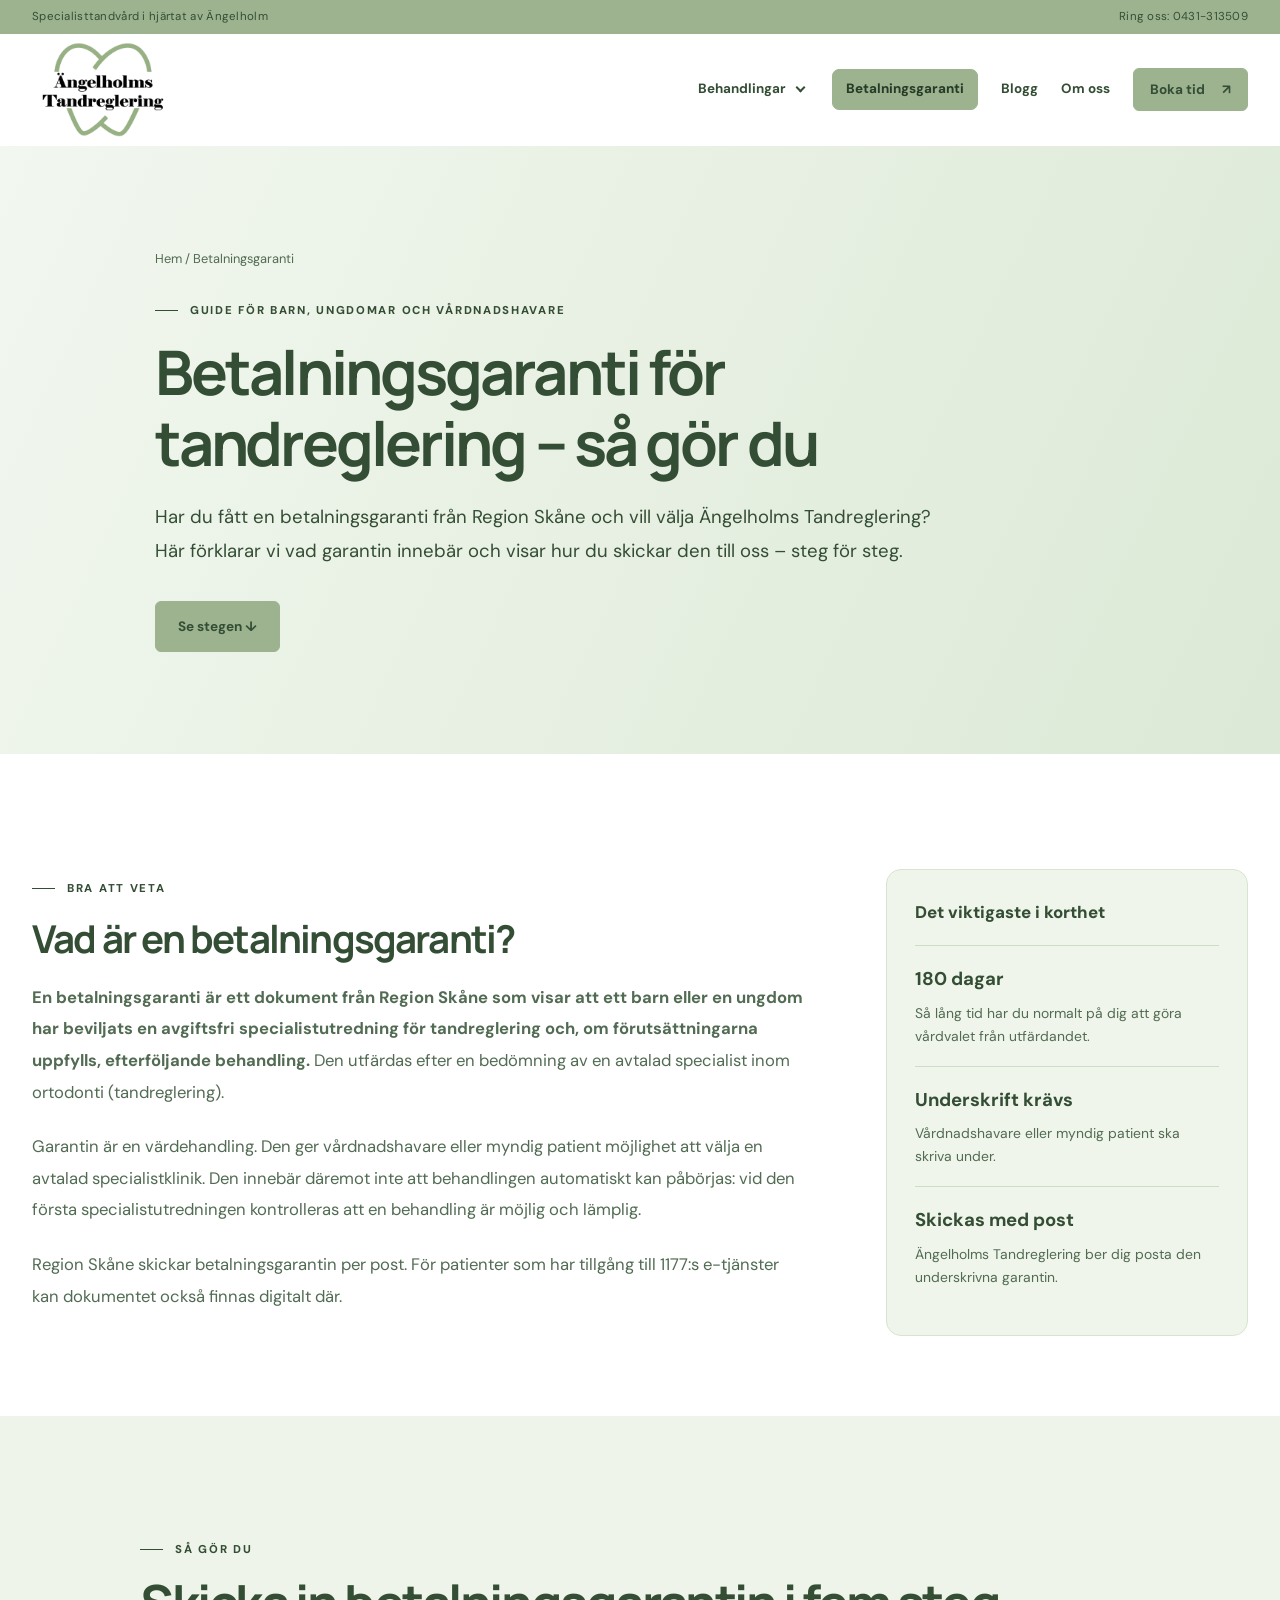
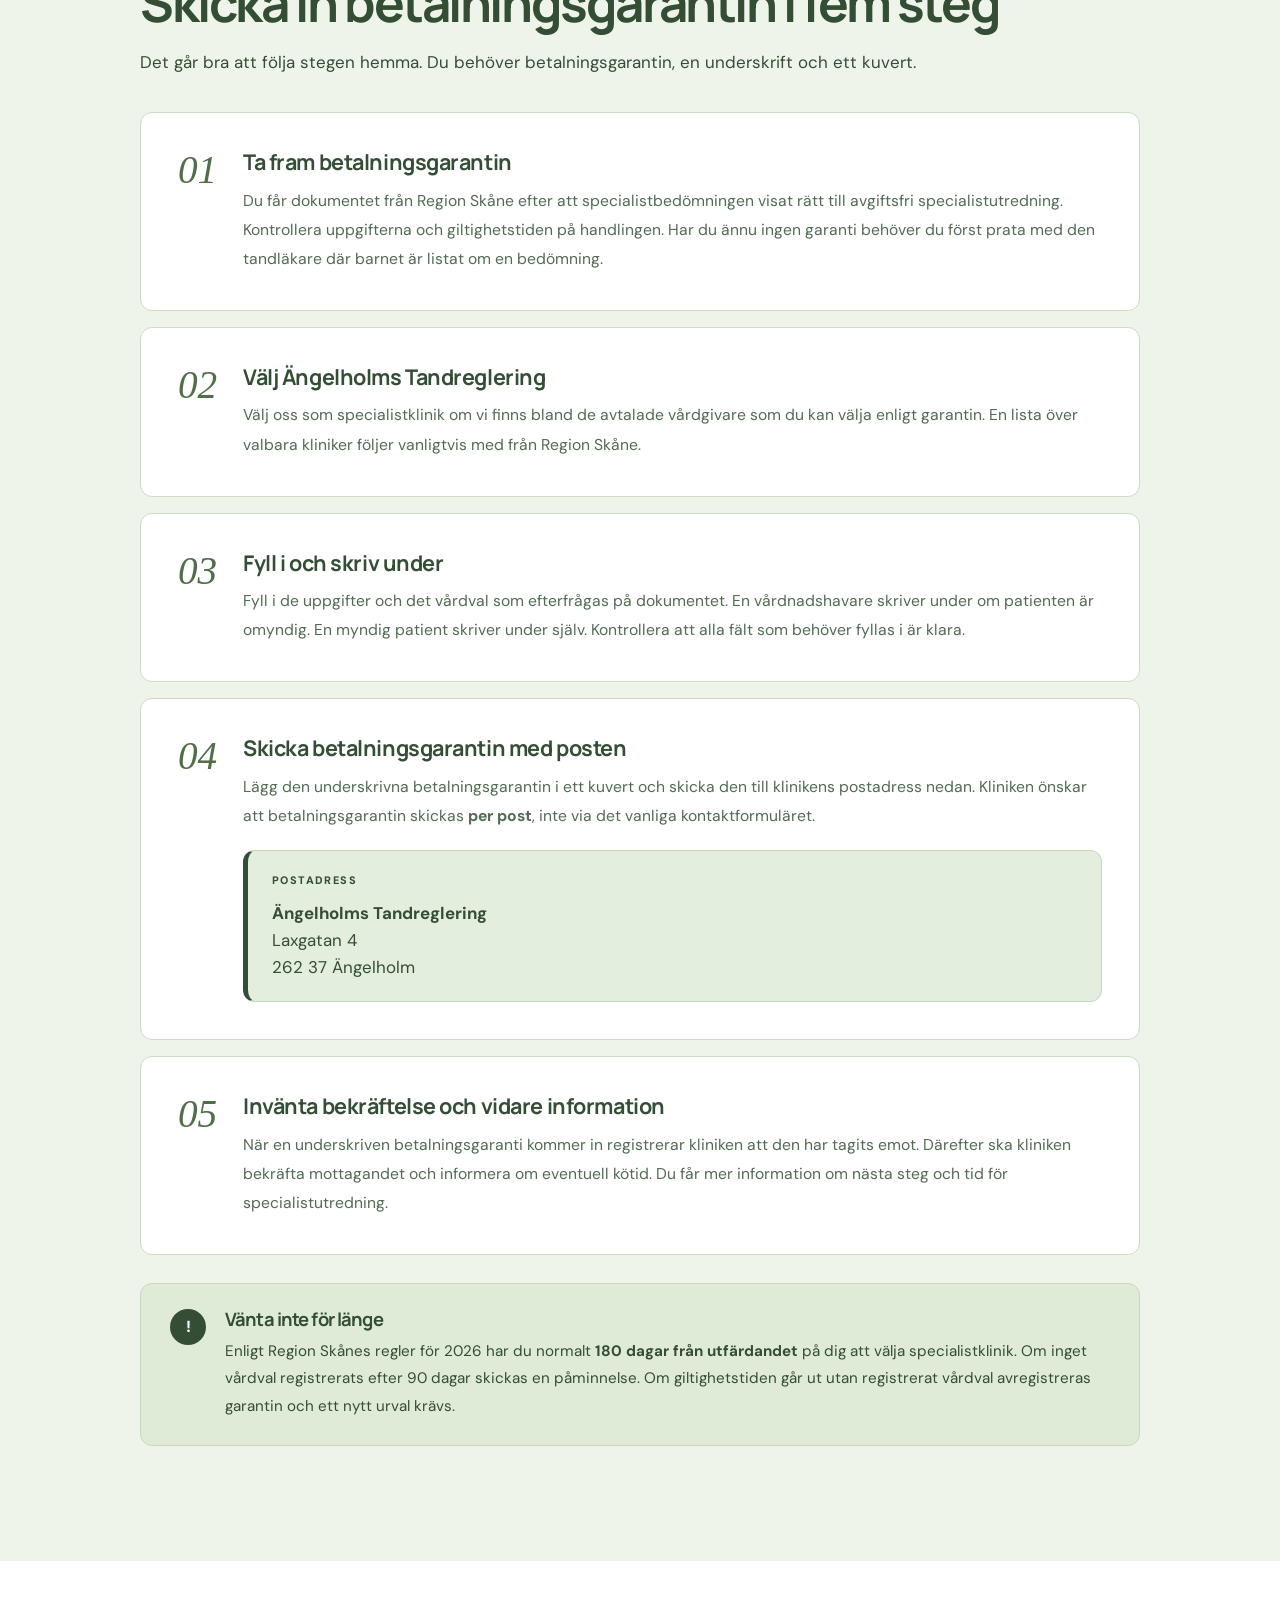
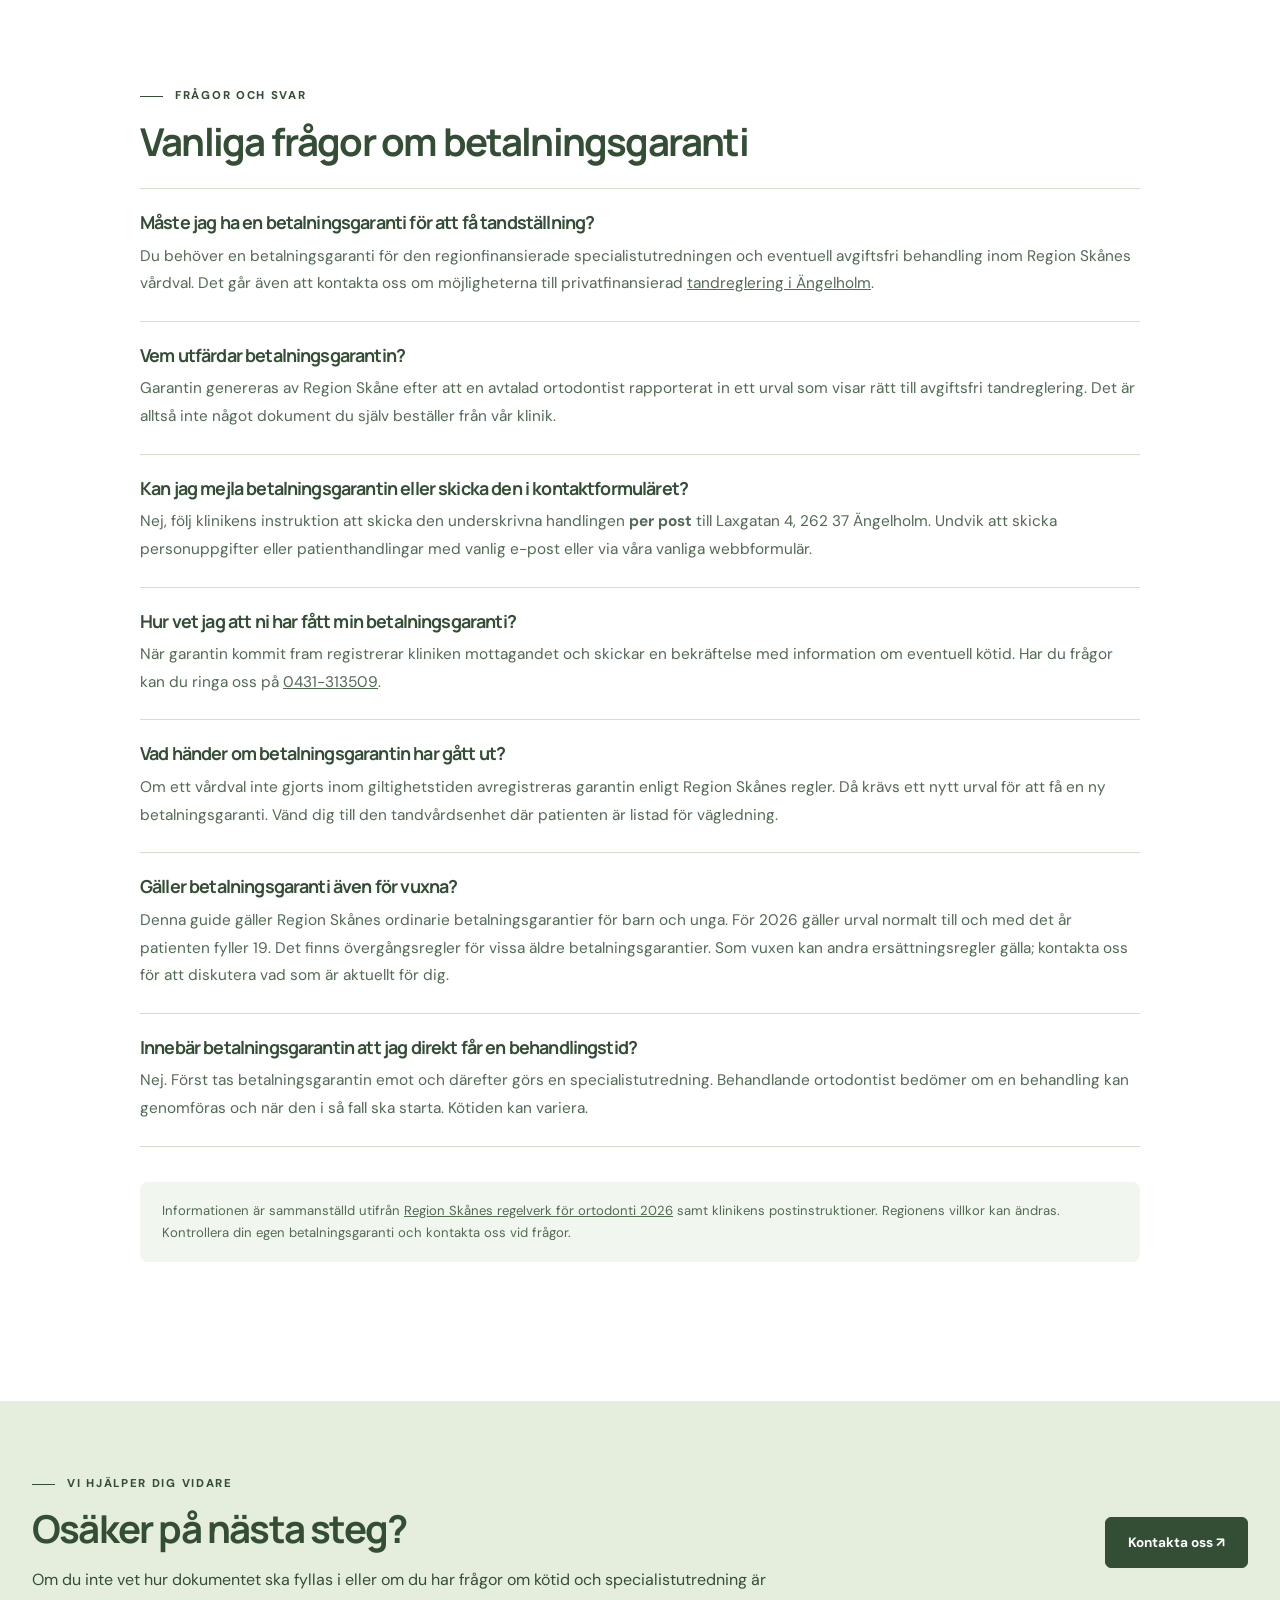
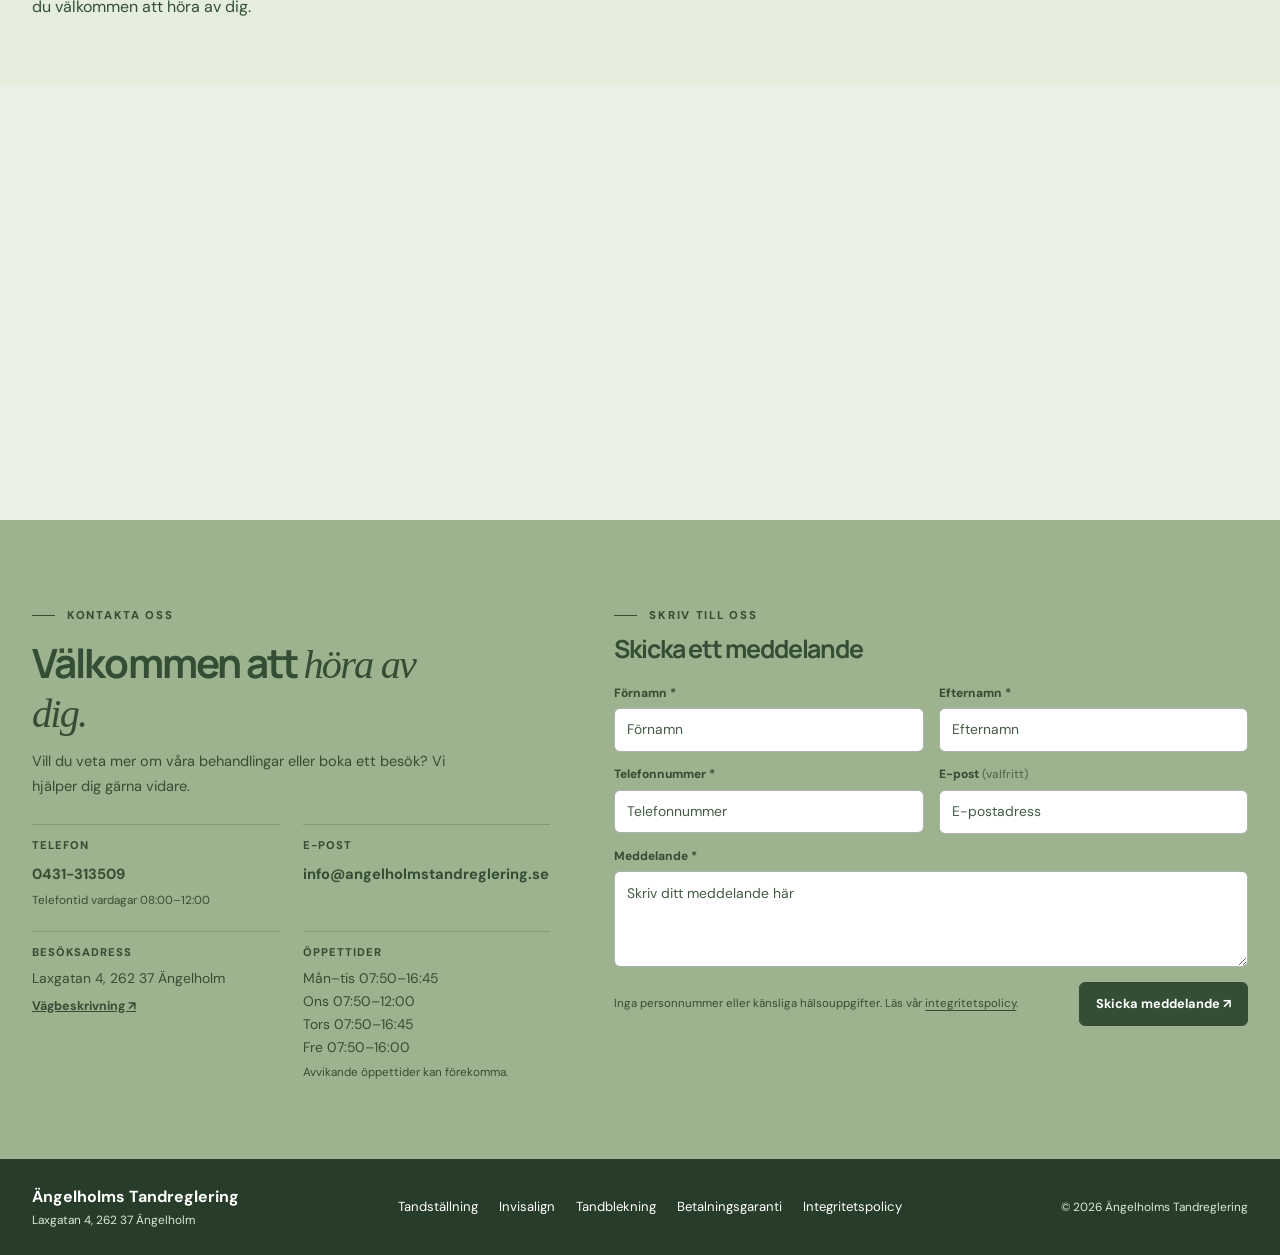
==== commit 5778dcd1: "Ta bort kopiera adress-knappen från betalningsgarantin" ====
--- a/betalningsgaranti/index.html
+++ b/betalningsgaranti/index.html
@@ -37,7 +37,7 @@
       <div class="step"><span class="step-number">02</span><div><h3>Välj Ängelholms Tandreglering</h3><p>Välj oss som specialistklinik om vi finns bland de avtalade vårdgivare som du kan välja enligt garantin. En lista över valbara kliniker följer vanligtvis med från Region Skåne.</p></div></div>
       <div class="step"><span class="step-number">03</span><div><h3>Fyll i och skriv under</h3><p>Fyll i de uppgifter och det vårdval som efterfrågas på dokumentet. En vårdnadshavare skriver under om patienten är omyndig. En myndig patient skriver under själv. Kontrollera att alla fält som behöver fyllas i är klara.</p></div></div>
       <div class="step"><span class="step-number">04</span><div><h3>Skicka betalningsgarantin med posten</h3><p>Lägg den underskrivna betalningsgarantin i ett kuvert och skicka den till klinikens postadress nedan. Kliniken önskar att betalningsgarantin skickas <strong>per post</strong>, inte via det vanliga kontaktformuläret.</p>
-      <div class="guarantee-address"><span>Postadress</span><address><strong>Ängelholms Tandreglering</strong><br>Laxgatan 4<br>262 37 Ängelholm</address><button class="guarantee-copy-address" type="button" data-copy-guarantee-address aria-label="Kopiera postadressen">Kopiera adressen <span aria-hidden="true">↗</span></button><span class="sr-only" data-copy-status role="status" aria-live="polite"></span></div></div></div>
+      <div class="guarantee-address"><span>Postadress</span><address><strong>Ängelholms Tandreglering</strong><br>Laxgatan 4<br>262 37 Ängelholm</address></div></div></div>
       <div class="step"><span class="step-number">05</span><div><h3>Invänta bekräftelse och vidare information</h3><p>När en underskriven betalningsgaranti kommer in registrerar kliniken att den har tagits emot. Därefter ska kliniken bekräfta mottagandet och informera om eventuell kötid. Du får mer information om nästa steg och tid för specialistutredning.</p></div></div>
     </div>
     <div class="guarantee-reminder"><span aria-hidden="true">!</span><div><h3>Vänta inte för länge</h3><p>Enligt Region Skånes regler för 2026 har du normalt <strong>180 dagar från utfärdandet</strong> på dig att välja specialistklinik. Om inget vårdval registrerats efter 90 dagar skickas en påminnelse. Om giltighetstiden går ut utan registrerat vårdval avregistreras garantin och ett nytt urval krävs.</p></div></div>
